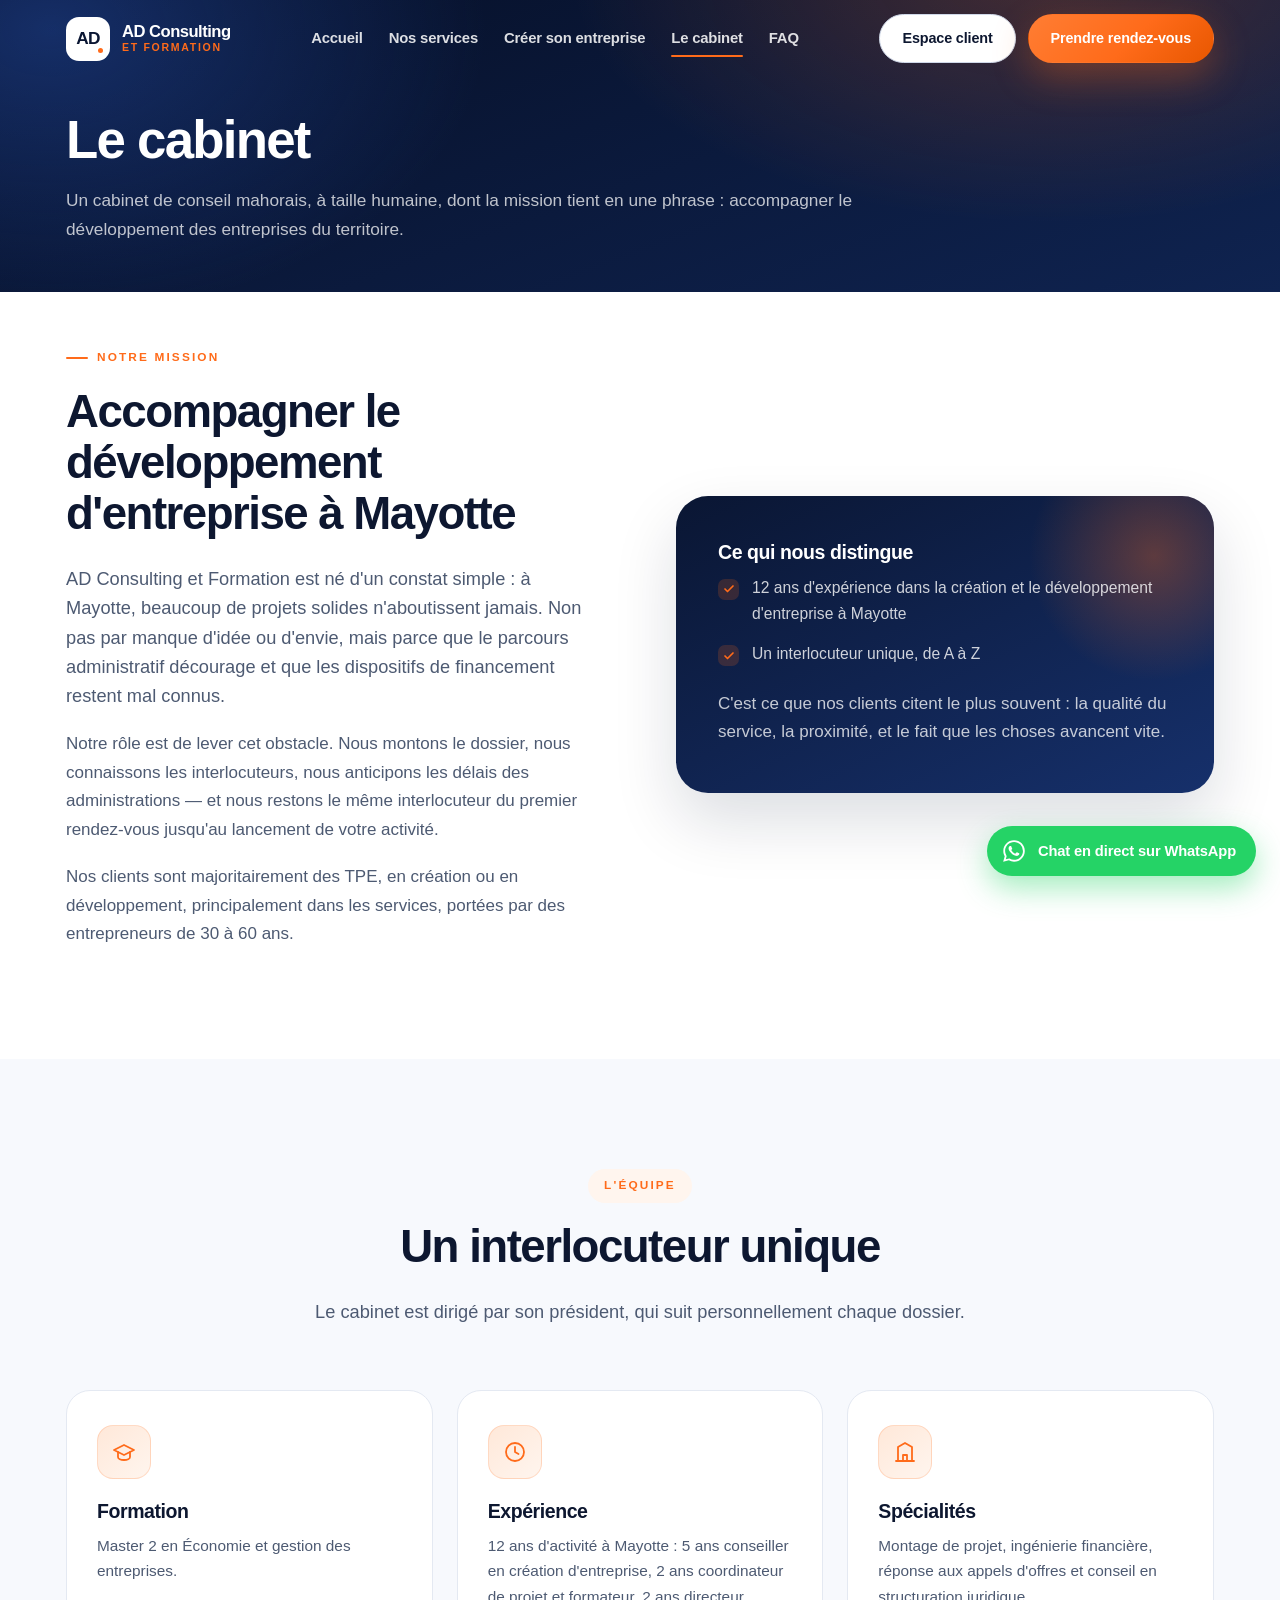
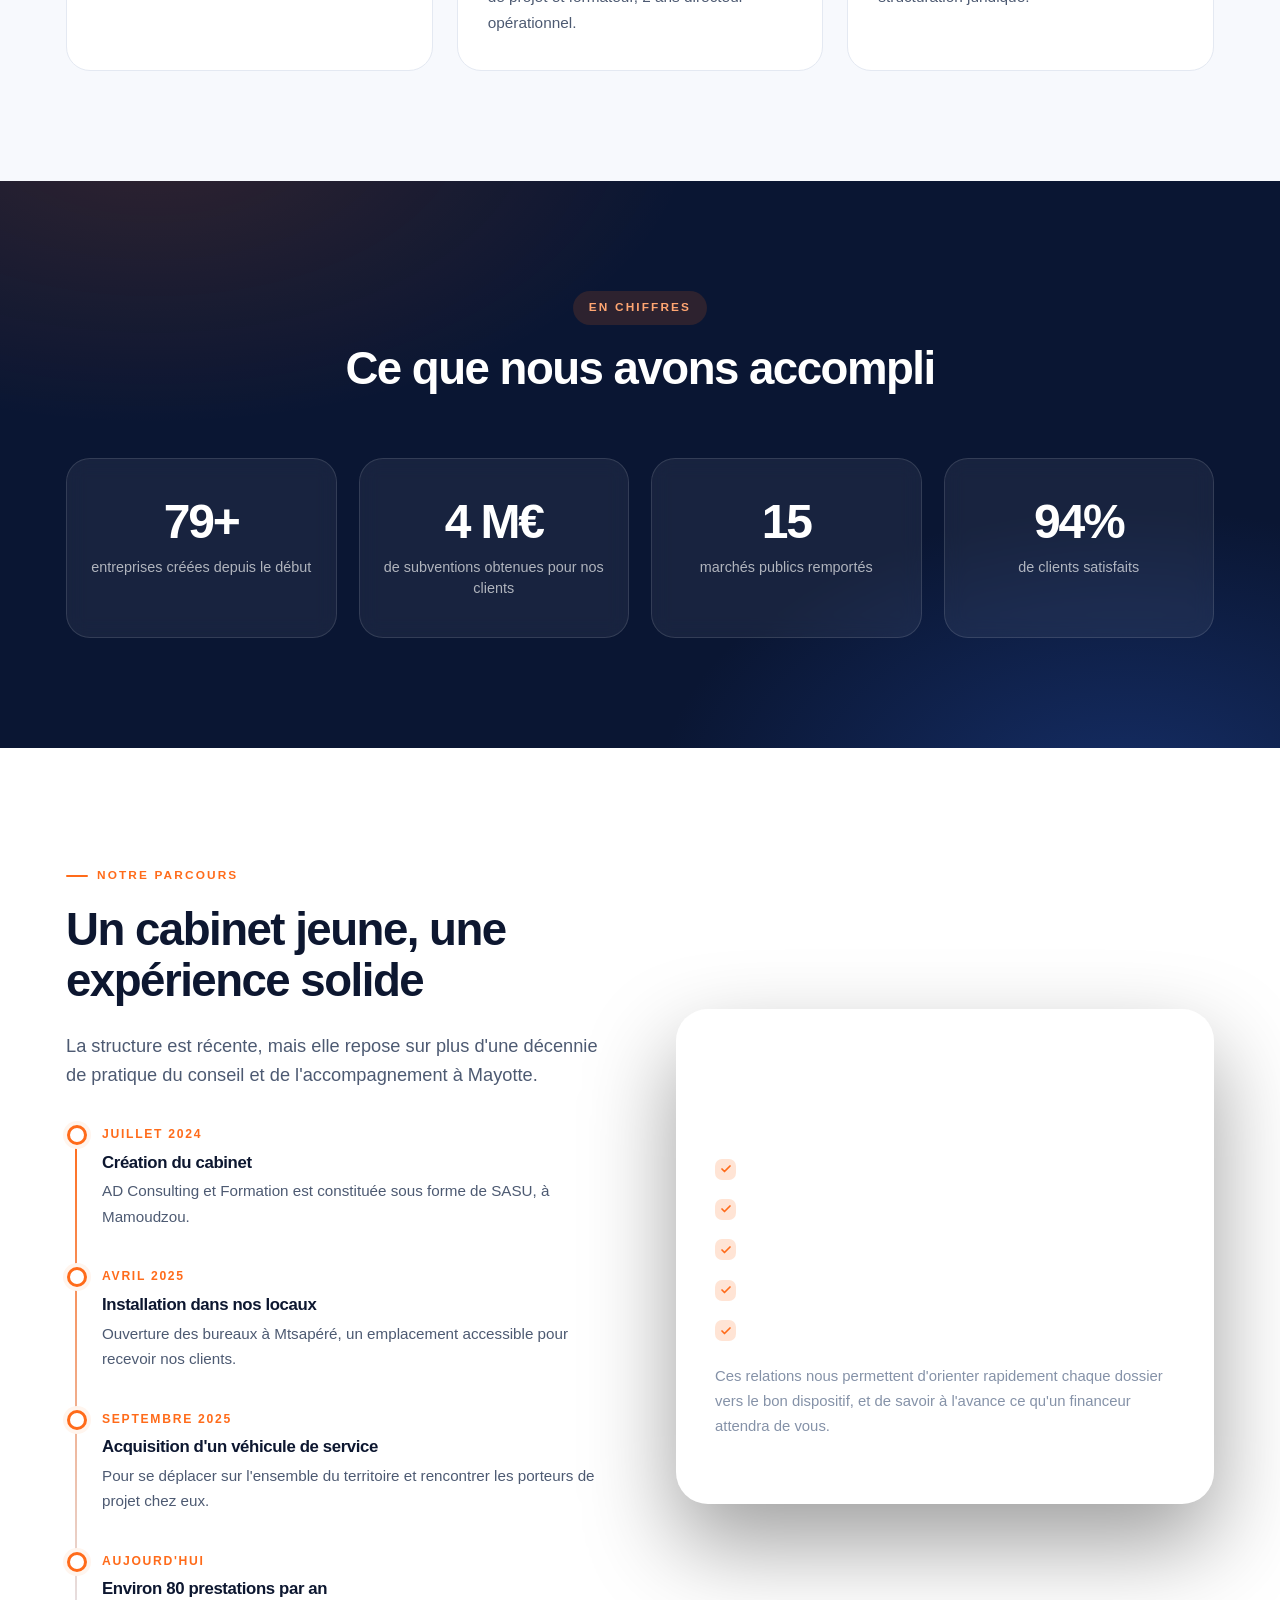
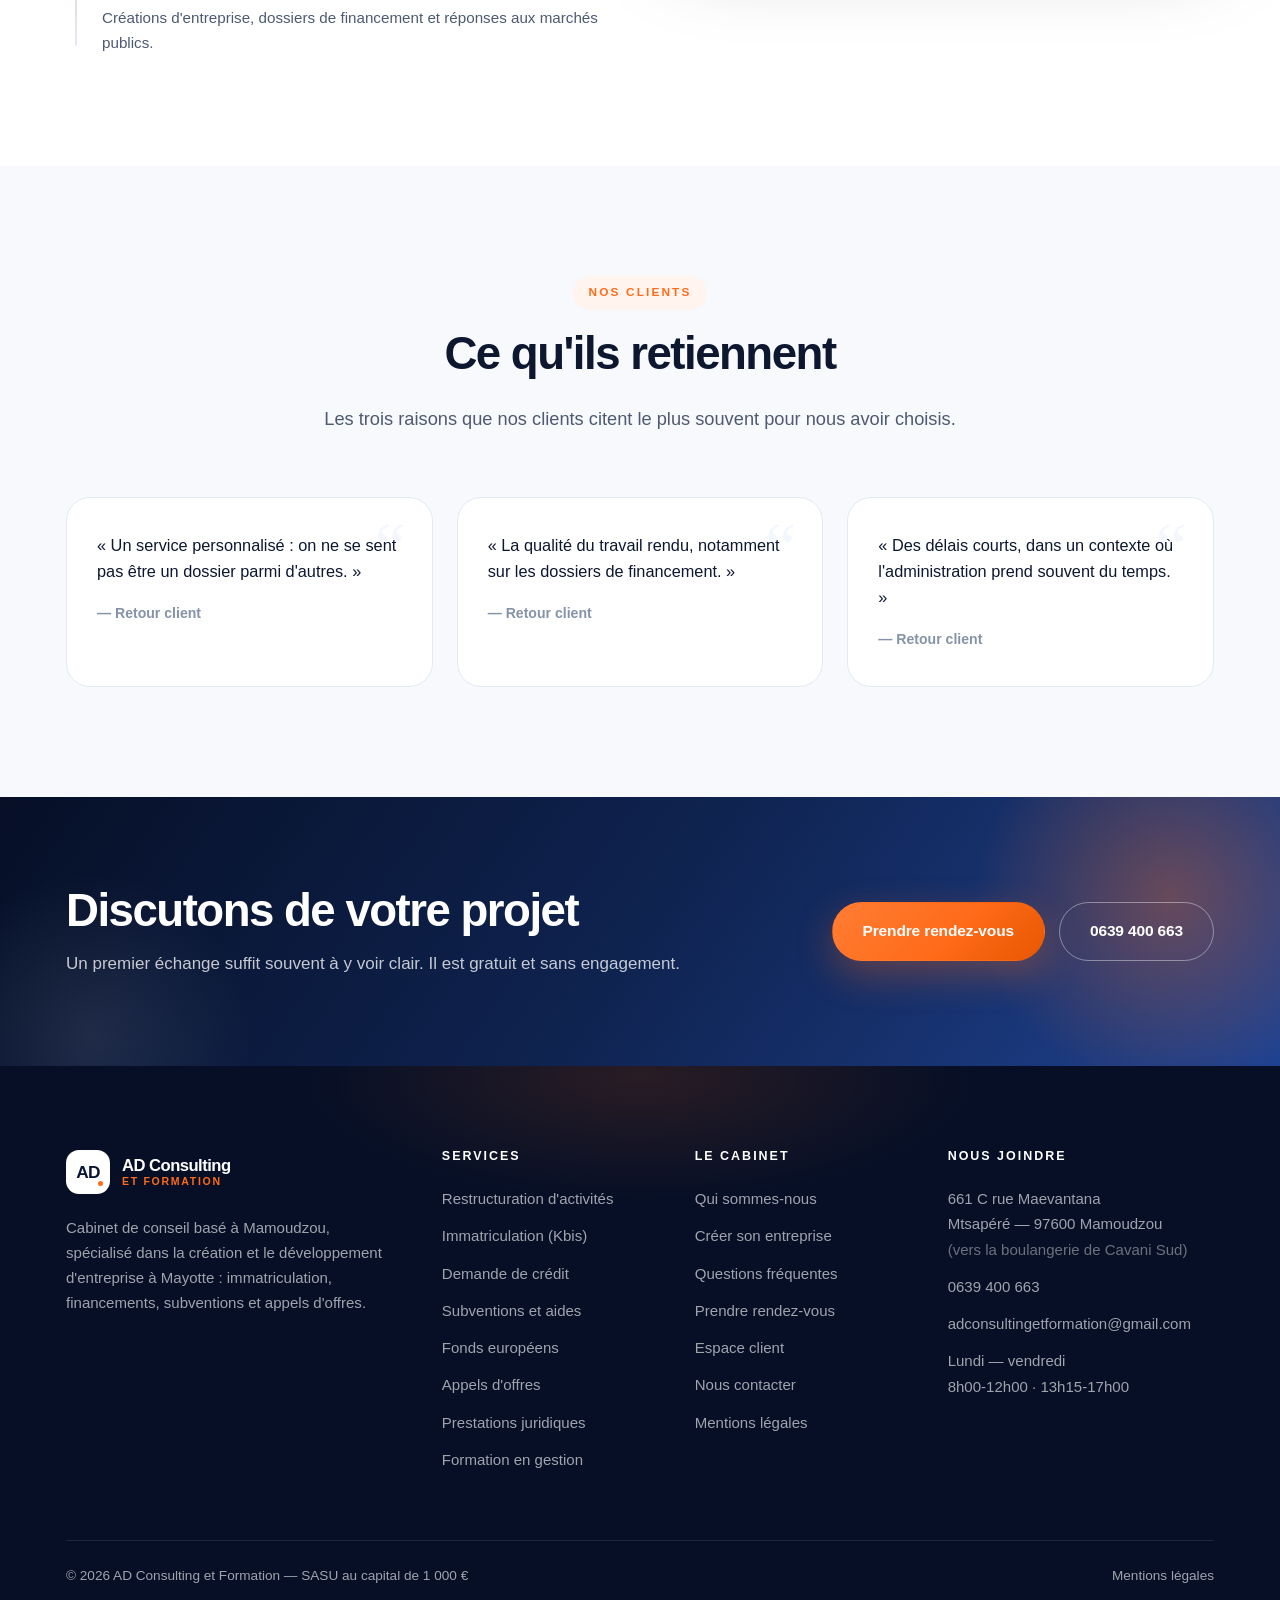
==== a-propos.html @ cc7d8a61 "Mise en ligne du site AD Consulting et Formation (preversion) Co-Authored-By: Claude Opus 4.8 <norep" ====
<!DOCTYPE html>
<html lang="fr">
<head>
<meta charset="utf-8">
<meta name="viewport" content="width=device-width, initial-scale=1">
<title>Le cabinet — AD Consulting et Formation | Mamoudzou, Mayotte</title>
<meta name="description" content="AD Consulting et Formation, cabinet de conseil à Mtsapéré, Mamoudzou. 12 ans d'expérience du tissu économique mahorais au service des TPE en création et en développement.">
<meta name="theme-color" content="#0f2350">
<link rel="stylesheet" href="assets/css/style.css">
</head>
<body>

<header class="header header--over-dark">
  <div class="container header__inner">
    <a class="logo" href="index.html" aria-label="AD Consulting et Formation — accueil">
      <span class="logo__mark" aria-hidden="true">AD</span>
      <span class="logo__text">
        <span class="logo__name">AD Consulting</span>
        <span class="logo__tag">et Formation</span>
      </span>
    </a>
    <nav class="nav" aria-label="Navigation principale">
      <a class="nav__link" href="index.html">Accueil</a>
      <a class="nav__link" href="services.html">Nos services</a>
      <a class="nav__link" href="creer-son-entreprise.html">Créer son entreprise</a>
      <a class="nav__link" href="a-propos.html">Le cabinet</a>
      <a class="nav__link" href="faq.html">FAQ</a>
      <a class="nav__link" href="espace-client.html">Espace client</a>
      <a class="btn btn--primary" href="rendez-vous.html">Prendre rendez-vous</a>
    </nav>
    <div class="header__actions">
      <a class="btn btn--ghost btn--sm" href="espace-client.html">Espace client</a>
      <a class="btn btn--primary" href="rendez-vous.html">Prendre rendez-vous</a>
    </div>
    <button class="burger" type="button" aria-label="Ouvrir le menu" aria-expanded="false">
      <span></span><span></span><span></span>
    </button>
  </div>
</header>

<main>

<section class="page-hero">
  <div class="container">
    <h1>Le cabinet</h1>
    <p>Un cabinet de conseil mahorais, à taille humaine, dont la mission tient en une phrase : accompagner le développement des entreprises du territoire.</p>
  </div>
</section>

<!-- ---------- Notre mission ---------- -->
<section class="section">
  <div class="container split">
    <div class="reveal">
      <span class="eyebrow">Notre mission</span>
      <h2>Accompagner le développement d'entreprise à Mayotte</h2>
      <p class="lead">
        AD Consulting et Formation est né d'un constat simple : à Mayotte, beaucoup de
        projets solides n'aboutissent jamais. Non pas par manque d'idée ou d'envie, mais
        parce que le parcours administratif décourage et que les dispositifs de financement
        restent mal connus.
      </p>
      <p>
        Notre rôle est de lever cet obstacle. Nous montons le dossier, nous connaissons les
        interlocuteurs, nous anticipons les délais des administrations — et nous restons le
        même interlocuteur du premier rendez-vous jusqu'au lancement de votre activité.
      </p>
      <p>
        Nos clients sont majoritairement des TPE, en création ou en développement,
        principalement dans les services, portées par des entrepreneurs de 30 à 60 ans.
      </p>
    </div>

    <div class="split__panel reveal">
      <h3>Ce qui nous distingue</h3>
      <ul class="checks">
        <li>12 ans d'expérience dans la création et le développement d'entreprise à Mayotte</li>
        <li>Un interlocuteur unique, de A à Z</li>
      </ul>
      <p style="margin-top:22px">C'est ce que nos clients citent le plus souvent : la qualité du service, la proximité, et le fait que les choses avancent vite.</p>
    </div>
  </div>
</section>

<!-- ---------- Le dirigeant ---------- -->
<section class="section section--paper">
  <div class="container">
    <div class="section-head reveal">
      <span class="eyebrow">L'équipe</span>
      <h2>Un interlocuteur unique</h2>
      <p class="lead">Le cabinet est dirigé par son président, qui suit personnellement chaque dossier.</p>
    </div>

    <div class="grid grid--3">
      <article class="card reveal">
        <div class="icon icon--orange" aria-hidden="true">
          <svg width="24" height="24" viewBox="0 0 24 24" fill="none" stroke="currentColor" stroke-width="1.8" stroke-linecap="round" stroke-linejoin="round"><path d="M22 10L12 5 2 10l10 5 10-5z"/><path d="M6 12v5c0 1.7 2.7 3 6 3s6-1.3 6-3v-5"/></svg>
        </div>
        <h3>Formation</h3>
        <p>Master 2 en Économie et gestion des entreprises.</p>
      </article>

      <article class="card reveal">
        <div class="icon icon--orange" aria-hidden="true">
          <svg width="24" height="24" viewBox="0 0 24 24" fill="none" stroke="currentColor" stroke-width="1.8" stroke-linecap="round" stroke-linejoin="round"><circle cx="12" cy="12" r="9"/><polyline points="12 7 12 12 15.5 14"/></svg>
        </div>
        <h3>Expérience</h3>
        <p>12 ans d'activité à Mayotte : 5 ans conseiller en création d'entreprise, 2 ans coordinateur de projet et formateur, 2 ans directeur opérationnel.</p>
      </article>

      <article class="card reveal">
        <div class="icon icon--orange" aria-hidden="true">
          <svg width="24" height="24" viewBox="0 0 24 24" fill="none" stroke="currentColor" stroke-width="1.8" stroke-linecap="round" stroke-linejoin="round"><path d="M3 21h18"/><path d="M5 21V7l7-4 7 4v14"/><path d="M10 21v-6h4v6"/></svg>
        </div>
        <h3>Spécialités</h3>
        <p>Montage de projet, ingénierie financière, réponse aux appels d'offres et conseil en structuration juridique.</p>
      </article>
    </div>
  </div>
</section>

<!-- ---------- Chiffres ---------- -->
<section class="section section--dark">
  <div class="container">
    <div class="section-head reveal">
      <span class="eyebrow">En chiffres</span>
      <h2>Ce que nous avons accompli</h2>
    </div>

    <div class="stats">
      <div class="stat reveal">
        <span class="stat__num"><span data-count="80">80</span>+</span>
        <span class="stat__label">entreprises créées depuis le début</span>
      </div>
      <div class="stat reveal">
        <span class="stat__num"><span data-count="4">4</span> M€</span>
        <span class="stat__label">de subventions obtenues pour nos clients</span>
      </div>
      <div class="stat reveal">
        <span class="stat__num"><span data-count="15">15</span></span>
        <span class="stat__label">marchés publics remportés</span>
      </div>
      <div class="stat reveal">
        <span class="stat__num"><span data-count="95">95</span>%</span>
        <span class="stat__label">de clients satisfaits</span>
      </div>
    </div>
  </div>
</section>

<!-- ---------- Notre histoire ---------- -->
<section class="section">
  <div class="container split">
    <div class="reveal">
      <span class="eyebrow">Notre parcours</span>
      <h2>Un cabinet jeune, une expérience solide</h2>
      <p class="lead">La structure est récente, mais elle repose sur plus d'une décennie de pratique du conseil et de l'accompagnement à Mayotte.</p>
      <div class="timeline" style="margin-top:30px">
        <div class="timeline__item">
          <span class="timeline__year">Juillet 2024</span>
          <h3>Création du cabinet</h3>
          <p>AD Consulting et Formation est constituée sous forme de SASU, à Mamoudzou.</p>
        </div>
        <div class="timeline__item">
          <span class="timeline__year">Avril 2025</span>
          <h3>Installation dans nos locaux</h3>
          <p>Ouverture des bureaux à Mtsapéré, un emplacement accessible pour recevoir nos clients.</p>
        </div>
        <div class="timeline__item">
          <span class="timeline__year">Septembre 2025</span>
          <h3>Acquisition d'un véhicule de service</h3>
          <p>Pour se déplacer sur l'ensemble du territoire et rencontrer les porteurs de projet chez eux.</p>
        </div>
        <div class="timeline__item">
          <span class="timeline__year">Aujourd'hui</span>
          <h3>Environ 80 prestations par an</h3>
          <p>Créations d'entreprise, dossiers de financement et réponses aux marchés publics.</p>
        </div>
      </div>
    </div>

    <div class="hero__card reveal">
      <h3>Nos partenaires</h3>
      <p>Nous travaillons avec les acteurs qui financent et accompagnent l'entrepreneuriat à Mayotte.</p>
      <ul class="checks" style="margin-top:20px">
        <li>Conseil Régional de Mayotte</li>
        <li>Initiative Mayotte</li>
        <li>GAL Nord</li>
        <li>Invest DOM</li>
        <li>GIP Europe</li>
      </ul>
      <p style="margin-top:22px; font-size:.93rem; color:var(--muted)">
        Ces relations nous permettent d'orienter rapidement chaque dossier vers le bon
        dispositif, et de savoir à l'avance ce qu'un financeur attendra de vous.
      </p>
    </div>
  </div>
</section>

<!-- ---------- Avis clients ---------- -->
<section class="section section--paper">
  <div class="container">
    <div class="section-head reveal">
      <span class="eyebrow">Nos clients</span>
      <h2>Ce qu'ils retiennent</h2>
      <p class="lead">Les trois raisons que nos clients citent le plus souvent pour nous avoir choisis.</p>
    </div>

    <div class="grid grid--3">
      <div class="quote reveal">
        <p>« Un service personnalisé : on ne se sent pas être un dossier parmi d'autres. »</p>
        <footer>— Retour client</footer>
      </div>
      <div class="quote reveal">
        <p>« La qualité du travail rendu, notamment sur les dossiers de financement. »</p>
        <footer>— Retour client</footer>
      </div>
      <div class="quote reveal">
        <p>« Des délais courts, dans un contexte où l'administration prend souvent du temps. »</p>
        <footer>— Retour client</footer>
      </div>
    </div>

    <!-- NOTE ÉQUIPE : remplacer ces trois encarts par de vrais témoignages nominatifs
         (prénom, entreprise créée, secteur, commune, note sur 5) dès qu'ils sont collectés. -->
  </div>
</section>

<section class="cta">
  <div class="container cta__inner">
    <div>
      <h2>Discutons de votre projet</h2>
      <p>Un premier échange suffit souvent à y voir clair. Il est gratuit et sans engagement.</p>
    </div>
    <div class="btn-row">
      <a class="btn btn--primary" href="contact.html">Prendre rendez-vous</a>
      <a class="btn btn--outline-light" href="tel:0639400663">0639 400 663</a>
    </div>
  </div>
</section>

</main>

<footer class="footer">
  <div class="container">
    <div class="footer__grid">
      <div>
        <a class="logo" href="index.html">
          <span class="logo__mark" aria-hidden="true">AD</span>
          <span class="logo__text">
            <span class="logo__name">AD Consulting</span>
            <span class="logo__tag">et Formation</span>
          </span>
        </a>
        <p class="footer__about">
          Cabinet de conseil basé à Mamoudzou, spécialisé dans la création et le
          développement d'entreprise à Mayotte : immatriculation, financements,
          subventions et appels d'offres.
        </p>
      </div>
      <div>
        <h4>Services</h4>
        <ul>
          <li><a href="services.html#restructuration">Restructuration d'activités</a></li>
          <li><a href="services.html#immatriculation">Immatriculation (Kbis)</a></li>
          <li><a href="services.html#credit">Demande de crédit</a></li>
          <li><a href="services.html#subventions">Subventions et aides</a></li>
          <li><a href="services.html#fonds-europeens">Fonds européens</a></li>
          <li><a href="services.html#appels-offres">Appels d'offres</a></li>
          <li><a href="services.html#juridique">Prestations juridiques</a></li>
          <li><a href="services.html#formation">Formation en gestion</a></li>
        </ul>
      </div>
      <div>
        <h4>Le cabinet</h4>
        <ul>
          <li><a href="a-propos.html">Qui sommes-nous</a></li>
          <li><a href="creer-son-entreprise.html">Créer son entreprise</a></li>
          <li><a href="faq.html">Questions fréquentes</a></li>
          <li><a href="rendez-vous.html">Prendre rendez-vous</a></li>
          <li><a href="espace-client.html">Espace client</a></li>
          <li><a href="contact.html">Nous contacter</a></li>
          <li><a href="mentions-legales.html">Mentions légales</a></li>
        </ul>
      </div>
      <div>
        <h4>Nous joindre</h4>
        <ul>
          <li>661 C rue Maevantana<br>Mtsapéré — 97600 Mamoudzou<br><span style="opacity:.65">(vers la boulangerie de Cavani Sud)</span></li>
          <li><a href="tel:0639400663">0639 400 663</a></li>
          <li><a href="mailto:adconsultingetformation@gmail.com">adconsultingetformation@gmail.com</a></li>
          <li>Lundi — vendredi<br>8h00-12h00 · 13h15-17h00</li>
        </ul>
      </div>
    </div>
    <div class="footer__bottom">
      <span>© <span data-year>2026</span> AD Consulting et Formation — SASU au capital de 1 000 €</span>
      <span><a href="mentions-legales.html">Mentions légales</a></span>
    </div>
  </div>
</footer>

<a class="float-wa" href="https://wa.me/262639400663" target="_blank" rel="noopener" aria-label="Chat en direct sur WhatsApp">
  <svg width="26" height="26" viewBox="0 0 24 24" fill="currentColor" aria-hidden="true"><path d="M12.04 2C6.58 2 2.13 6.45 2.13 11.91c0 1.75.46 3.45 1.32 4.95L2 22l5.25-1.38a9.9 9.9 0 0 0 4.79 1.22h.01c5.46 0 9.91-4.45 9.91-9.91 0-2.65-1.03-5.14-2.9-7.01A9.82 9.82 0 0 0 12.04 2zm0 18.15h-.01a8.2 8.2 0 0 1-4.19-1.15l-.3-.18-3.12.82.83-3.04-.2-.31a8.2 8.2 0 0 1-1.26-4.38c0-4.54 3.7-8.23 8.25-8.23 2.2 0 4.27.86 5.83 2.42a8.19 8.19 0 0 1 2.41 5.82c0 4.54-3.7 8.23-8.24 8.23zm4.52-6.16c-.25-.12-1.47-.72-1.69-.81-.23-.08-.39-.12-.56.13-.16.25-.64.8-.79.97-.14.16-.29.19-.54.06-.25-.12-1.05-.39-2-1.23-.74-.66-1.24-1.47-1.38-1.72-.15-.25-.02-.38.11-.5.11-.11.25-.29.37-.43.13-.15.17-.25.25-.41.08-.17.04-.31-.02-.43-.06-.12-.56-1.34-.76-1.84-.2-.48-.41-.42-.56-.43h-.48c-.16 0-.43.06-.65.31-.22.25-.85.83-.85 2.02s.87 2.34.99 2.51c.12.16 1.71 2.61 4.15 3.66.58.25 1.03.4 1.38.51.58.19 1.11.16 1.53.1.47-.07 1.47-.6 1.68-1.18.21-.58.21-1.07.14-1.18-.06-.11-.22-.17-.47-.29z"/></svg>
  <span class="float-wa__label">Chat en direct sur WhatsApp</span>
</a>


<script src="assets/js/main.js"></script>
</body>
</html>
---- assets/css/style.css ----
/* ==========================================================================
   AD Consulting et Formation — Système de design
   Bleu marine #0a1633 · Orange #ff6b1a
   ========================================================================== */

:root {
  /* Couleurs de marque */
  --navy-900: #060f26;
  --navy-800: #0a1633;
  --navy-700: #0f2350;
  --navy-600: #16306b;
  --navy-500: #1f4291;
  --navy-100: #e8eefb;
  --navy-50:  #f4f7fd;

  --orange:     #ff6b1a;
  --orange-600: #e85700;
  --orange-300: #ffa672;
  --orange-100: #ffe8d9;
  --orange-50:  #fff5ee;

  /* Neutres */
  --ink:   #0d1730;
  --body:  #4d5a72;
  --muted: #8592a8;
  --line:  #e4e9f2;
  --line-strong: #cfd8e8;
  --white: #ffffff;
  --paper: #f7f9fd;

  /* Sémantique */
  --ok: #12a15f;

  /* Rayons */
  --r-sm: 10px;
  --r:    16px;
  --r-lg: 24px;
  --r-xl: 32px;

  /* Ombres */
  --sh-xs: 0 1px 2px rgba(10, 22, 51, .06);
  --sh-sm: 0 2px 8px rgba(10, 22, 51, .06);
  --sh:    0 12px 32px rgba(10, 22, 51, .08);
  --sh-lg: 0 28px 64px rgba(10, 22, 51, .14);
  --sh-glow: 0 14px 38px rgba(255, 107, 26, .32);

  /* Gabarit */
  --container: 1200px;
  --header-h: 78px;

  --sans: "Segoe UI Variable Display", "Segoe UI", -apple-system, BlinkMacSystemFont,
          "Inter", Roboto, "Helvetica Neue", Arial, sans-serif;

  /* Transitions */
  --ease: cubic-bezier(.22, .61, .36, 1);
}

/* ---------- Reset ---------- */
*, *::before, *::after { box-sizing: border-box; }

html {
  scroll-behavior: smooth;
  scroll-padding-top: calc(var(--header-h) + 24px);
  -webkit-text-size-adjust: 100%;
}

body {
  margin: 0;
  font-family: var(--sans);
  font-size: 17px;
  line-height: 1.68;
  color: var(--body);
  background: var(--white);
  -webkit-font-smoothing: antialiased;
  text-rendering: optimizeLegibility;
  overflow-x: hidden;
}

img, svg { max-width: 100%; display: block; }
a { color: var(--orange); text-decoration: none; transition: color .2s var(--ease); }
a:hover { color: var(--orange-600); }
ul, ol { margin: 0; padding: 0; list-style: none; }
button { font: inherit; }

:focus-visible {
  outline: 3px solid var(--orange);
  outline-offset: 3px;
  border-radius: 6px;
}

h1, h2, h3, h4 {
  color: var(--ink);
  line-height: 1.12;
  margin: 0 0 .55em;
  font-weight: 800;
  letter-spacing: -0.033em;
  text-wrap: balance;
}
h1 { font-size: clamp(2.5rem, 5.6vw, 4.15rem); }
h2 { font-size: clamp(1.95rem, 3.7vw, 2.85rem); }
h3 { font-size: 1.22rem; letter-spacing: -.022em; }
p  { margin: 0 0 1.1em; }
p:last-child { margin-bottom: 0; }

/* ---------- Utilitaires ---------- */
.container { width: 100%; max-width: var(--container); margin: 0 auto; padding: 0 26px; }
.section { padding: 110px 0; position: relative; }
.section--tight { padding: 78px 0; }
.section--paper { background: var(--paper); }
.text-center { text-align: center; }
.orange { color: var(--orange); }
.mw-720 { max-width: 720px; }
.mx-auto { margin-left: auto; margin-right: auto; }
.mt-40 { margin-top: 40px; }

/* Section sombre */
.section--dark {
  background: var(--navy-800);
  color: rgba(255, 255, 255, .72);
  position: relative;
  overflow: hidden;
}
.section--dark::before {
  content: "";
  position: absolute; inset: 0;
  background:
    radial-gradient(900px 500px at 12% -10%, rgba(255, 107, 26, .16), transparent 60%),
    radial-gradient(760px 480px at 88% 110%, rgba(31, 66, 145, .55), transparent 62%);
  pointer-events: none;
}
.section--dark > * { position: relative; z-index: 1; }
.section--dark h2, .section--dark h3, .section--dark h4 { color: var(--white); }
.section--dark .eyebrow { color: var(--orange-300); }
.section--dark .lead { color: rgba(255, 255, 255, .74); }

.eyebrow {
  display: inline-flex;
  align-items: center;
  gap: 9px;
  font-size: .74rem;
  font-weight: 800;
  letter-spacing: .18em;
  text-transform: uppercase;
  color: var(--orange);
  margin-bottom: 18px;
}
.eyebrow::before {
  content: "";
  width: 22px; height: 2px;
  background: currentColor;
  border-radius: 2px;
}

.lead { font-size: 1.14rem; line-height: 1.6; color: var(--body); }

.section-head { max-width: 760px; margin: 0 auto 64px; text-align: center; }
.section-head .eyebrow::before { display: none; }
.section-head .eyebrow {
  background: var(--orange-50);
  padding: 7px 16px;
  border-radius: 999px;
}
.section--dark .section-head .eyebrow { background: rgba(255, 107, 26, .14); }

/* ---------- Boutons ---------- */
.btn {
  display: inline-flex;
  align-items: center;
  justify-content: center;
  gap: 10px;
  padding: 15px 30px;
  border-radius: 999px;
  font-weight: 700;
  font-size: .97rem;
  letter-spacing: -.01em;
  border: 1.5px solid transparent;
  cursor: pointer;
  white-space: nowrap;
  transition: transform .22s var(--ease), box-shadow .22s var(--ease),
              background .2s var(--ease), color .2s var(--ease), border-color .2s var(--ease);
}
.btn:hover { transform: translateY(-2px); }
.btn:active { transform: translateY(0); }

.btn--primary {
  background: linear-gradient(135deg, #ff7d33 0%, var(--orange) 55%, var(--orange-600) 100%);
  color: var(--white);
  box-shadow: var(--sh-glow);
}
.btn--primary:hover { color: var(--white); box-shadow: 0 18px 44px rgba(255, 107, 26, .42); }

.btn--navy { background: var(--navy-800); color: var(--white); box-shadow: var(--sh-sm); }
.btn--navy:hover { background: var(--navy-700); color: var(--white); box-shadow: var(--sh); }

.btn--ghost { border-color: var(--line-strong); color: var(--ink); background: var(--white); }
.btn--ghost:hover { border-color: var(--navy-800); background: var(--navy-800); color: var(--white); }

.btn--light { background: var(--white); color: var(--navy-800); }
.btn--light:hover { color: var(--navy-800); box-shadow: var(--sh); }

.btn--outline-light { border-color: rgba(255, 255, 255, .4); color: var(--white); }
.btn--outline-light:hover { background: var(--white); color: var(--navy-800); border-color: var(--white); }

.btn--sm { padding: 11px 22px; font-size: .9rem; }
.btn--block { width: 100%; }

.btn-row { display: flex; flex-wrap: wrap; gap: 14px; }
.btn-row--center { justify-content: center; }

/* ---------- En-tête ---------- */
.header {
  position: fixed;
  inset: 0 0 auto 0;
  height: var(--header-h);
  z-index: 200;
  background: rgba(255, 255, 255, .72);
  backdrop-filter: saturate(180%) blur(18px);
  -webkit-backdrop-filter: saturate(180%) blur(18px);
  border-bottom: 1px solid transparent;
  transition: background .3s var(--ease), border-color .3s var(--ease), box-shadow .3s var(--ease);
}
.header.is-scrolled {
  background: rgba(255, 255, 255, .92);
  border-bottom-color: var(--line);
  box-shadow: var(--sh-xs);
}
.header__inner { display: flex; align-items: center; justify-content: space-between; height: 100%; gap: 24px; }

/* En-tête transparent au-dessus d'un héros sombre */
.header--over-dark:not(.is-scrolled) {
  background: transparent;
  backdrop-filter: none;
  -webkit-backdrop-filter: none;
}
.header--over-dark:not(.is-scrolled) .logo__name { color: var(--white); }
.header--over-dark:not(.is-scrolled) .logo__mark { background: var(--white); color: var(--navy-800); }
.header--over-dark:not(.is-scrolled) .nav__link { color: rgba(255, 255, 255, .86); }
.header--over-dark:not(.is-scrolled) .nav__link:hover { color: var(--white); }
.header--over-dark:not(.is-scrolled) .burger { background: rgba(255,255,255,.12); border-color: rgba(255,255,255,.25); }
.header--over-dark:not(.is-scrolled) .burger span { background: var(--white); }

/* Logo */
.logo { display: flex; align-items: center; gap: 12px; flex: none; }
.logo__mark {
  width: 44px; height: 44px; flex: none;
  border-radius: 13px;
  background: var(--navy-800);
  color: var(--white);
  display: grid; place-items: center;
  font-weight: 800; font-size: 1.08rem; letter-spacing: -.04em;
  position: relative;
  transition: background .3s var(--ease), color .3s var(--ease);
}
.logo__mark::after {
  content: "";
  position: absolute; right: 7px; bottom: 8px;
  width: 5px; height: 5px; border-radius: 50%;
  background: var(--orange);
}
.logo__text { line-height: 1.12; }
.logo__name {
  display: block; font-weight: 800; color: var(--ink);
  font-size: 1.04rem; letter-spacing: -.032em;
  transition: color .3s var(--ease);
}
.logo__tag {
  display: block; font-size: .66rem; letter-spacing: .16em;
  text-transform: uppercase; color: var(--orange); font-weight: 800;
}

/* Navigation */
.nav { display: flex; align-items: center; gap: 26px; }
.nav__link {
  color: var(--ink);
  font-weight: 600;
  font-size: .93rem;
  letter-spacing: -.014em;
  position: relative;
  padding: 8px 0;
  white-space: nowrap;
  transition: color .2s var(--ease);
}

/* Sur grand écran, ces deux éléments vivent dans .header__actions :
   on les masque ici pour éviter les doublons. Ils réapparaissent dans
   le menu déroulant mobile. */
.nav > .btn,
.nav__link[href="espace-client.html"] { display: none; }
.nav__link::after {
  content: "";
  position: absolute; left: 0; bottom: 2px;
  width: 0; height: 2px;
  background: var(--orange);
  border-radius: 2px;
  transition: width .28s var(--ease);
}
.nav__link:hover::after, .nav__link.is-active::after { width: 100%; }
.nav__link.is-active { color: var(--orange); }

.header__actions { display: flex; align-items: center; gap: 12px; flex: none; }
.header__actions .btn { padding: 11px 22px; font-size: .9rem; }

.burger {
  display: none;
  width: 44px; height: 44px;
  border: 1px solid var(--line);
  border-radius: 13px;
  background: var(--white);
  cursor: pointer;
  padding: 0;
  position: relative;
  transition: background .3s var(--ease), border-color .3s var(--ease);
}
.burger span {
  position: absolute; left: 13px; right: 13px; height: 2px;
  background: var(--ink); border-radius: 2px;
  transition: .3s var(--ease);
}
.burger span:nth-child(1) { top: 16px; }
.burger span:nth-child(2) { top: 21px; }
.burger span:nth-child(3) { top: 26px; }
.burger.is-open span:nth-child(1) { top: 21px; transform: rotate(45deg); }
.burger.is-open span:nth-child(2) { opacity: 0; transform: scaleX(0); }
.burger.is-open span:nth-child(3) { top: 21px; transform: rotate(-45deg); }

/* ---------- Héros ---------- */
.hero {
  position: relative;
  padding: calc(var(--header-h) + 32px) 0 120px;
  background: var(--navy-800);
  color: rgba(255, 255, 255, .78);
  overflow: hidden;
  isolation: isolate;
}
.hero::before {
  content: "";
  position: absolute; inset: 0; z-index: -2;
  background:
    radial-gradient(1100px 620px at 78% -12%, rgba(255, 107, 26, .30), transparent 58%),
    radial-gradient(900px 620px at 6% 8%,   rgba(31, 66, 145, .70), transparent 60%),
    radial-gradient(760px 560px at 55% 118%, rgba(255, 107, 26, .12), transparent 62%),
    linear-gradient(160deg, var(--navy-900) 0%, var(--navy-800) 45%, var(--navy-700) 100%);
}
/* Trame fine */
.hero::after {
  content: "";
  position: absolute; inset: 0; z-index: -1;
  background-image:
    linear-gradient(rgba(255,255,255,.045) 1px, transparent 1px),
    linear-gradient(90deg, rgba(255,255,255,.045) 1px, transparent 1px);
  background-size: 62px 62px;
  mask-image: radial-gradient(circle at 50% 30%, #000 0%, transparent 78%);
  -webkit-mask-image: radial-gradient(circle at 50% 30%, #000 0%, transparent 78%);
  pointer-events: none;
}

.hero__grid {
  display: grid;
  grid-template-columns: 1.06fr .94fr;
  gap: 68px;
  align-items: center;
}
.hero h1 { color: var(--white); margin-bottom: .3em; }
.hero h1 .grad {
  background: linear-gradient(100deg, #ff9c5c 0%, var(--orange) 48%, #ffb98d 100%);
  -webkit-background-clip: text;
  background-clip: text;
  color: transparent;
}
.hero__sub { font-size: 1.16rem; line-height: 1.62; max-width: 34em; color: rgba(255,255,255,.76); }

.hero__badge {
  display: inline-flex; align-items: center; gap: 10px;
  padding: 8px 16px 8px 10px;
  border-radius: 999px;
  background: rgba(255, 255, 255, .08);
  border: 1px solid rgba(255, 255, 255, .16);
  font-size: .82rem; font-weight: 600;
  color: rgba(255, 255, 255, .88);
  margin-bottom: 26px;
  backdrop-filter: blur(8px);
}
.hero__badge .dot {
  width: 8px; height: 8px; border-radius: 50%;
  background: #2fd07f;
  box-shadow: 0 0 0 4px rgba(47, 208, 127, .22);
  flex: none;
  margin-left: 6px;
}

.hero__points { display: flex; flex-wrap: wrap; gap: 12px 28px; margin: 30px 0 36px; }
.hero__points li {
  display: flex; align-items: center; gap: 10px;
  font-weight: 600; font-size: .95rem;
  color: rgba(255, 255, 255, .9);
}
.hero__points svg { flex: none; color: var(--orange-300); }

/* Carte flottante du héros */
.hero__card {
  background: rgba(255, 255, 255, .07);
  border: 1px solid rgba(255, 255, 255, .14);
  border-radius: var(--r-xl);
  box-shadow: 0 40px 90px rgba(0, 0, 0, .38);
  backdrop-filter: blur(20px);
  -webkit-backdrop-filter: blur(20px);
  padding: 38px;
  color: rgba(255,255,255,.78);
}
.hero__card h3 { color: var(--white); font-size: 1.3rem; margin-bottom: 6px; }
.hero__card > p { font-size: .95rem; margin-bottom: 26px; color: rgba(255,255,255,.66); }

.steps { counter-reset: step; display: grid; }
.steps li {
  display: flex; gap: 16px; align-items: flex-start;
  padding: 16px 0;
  border-bottom: 1px solid rgba(255, 255, 255, .1);
}
.steps li:last-child { border-bottom: 0; padding-bottom: 0; }
.steps li::before {
  counter-increment: step;
  content: counter(step, decimal-leading-zero);
  flex: none;
  width: 34px; height: 34px;
  border-radius: 11px;
  background: rgba(255, 107, 26, .18);
  border: 1px solid rgba(255, 107, 26, .32);
  color: var(--orange-300);
  font-weight: 800; font-size: .82rem;
  display: grid; place-items: center;
}
.steps strong { display: block; color: var(--white); font-size: .98rem; letter-spacing: -.015em; }
.steps span { font-size: .88rem; color: rgba(255,255,255,.6); line-height: 1.52; }

/* ---------- Bandeau de confiance ---------- */
.trust { background: var(--white); border-bottom: 1px solid var(--line); }
.trust__grid {
  display: grid; grid-template-columns: repeat(4, 1fr);
  padding: 52px 0;
}
.trust__item { text-align: center; padding: 0 18px; position: relative; }
.trust__item + .trust__item::before {
  content: ""; position: absolute; left: 0; top: 8px; bottom: 8px;
  width: 1px; background: var(--line);
}
.trust__item strong {
  display: block; font-size: clamp(1.9rem, 3.2vw, 2.5rem);
  color: var(--navy-800); font-weight: 800; letter-spacing: -.04em; line-height: 1.1;
}
.trust__item > span { display: block; font-size: .87rem; color: var(--muted); margin-top: 6px; }

/* ---------- Cartes ---------- */
.grid { display: grid; gap: 24px; }
.grid--2 { grid-template-columns: repeat(2, 1fr); }
.grid--3 { grid-template-columns: repeat(3, 1fr); }
.grid--4 { grid-template-columns: repeat(4, 1fr); }

.card {
  position: relative;
  background: var(--white);
  border: 1px solid var(--line);
  border-radius: var(--r-lg);
  padding: 34px 30px;
  overflow: hidden;
  transition: transform .3s var(--ease), box-shadow .3s var(--ease), border-color .3s var(--ease);
}
.card::before {
  content: "";
  position: absolute; inset: 0 0 auto 0; height: 3px;
  background: linear-gradient(90deg, var(--orange), var(--orange-300));
  transform: scaleX(0); transform-origin: left;
  transition: transform .35s var(--ease);
}
.card:hover { transform: translateY(-6px); box-shadow: var(--sh); border-color: transparent; }
.card:hover::before { transform: scaleX(1); }
.card h3 { margin-bottom: .5em; }
.card p { font-size: .96rem; }

.card__num {
  position: absolute; top: 22px; right: 26px;
  font-size: 3.1rem; font-weight: 800; letter-spacing: -.05em;
  color: var(--navy-50); line-height: 1;
  pointer-events: none;
}

/* Icônes */
.icon {
  width: 54px; height: 54px;
  border-radius: 16px;
  background: var(--navy-800);
  color: var(--white);
  display: grid; place-items: center;
  margin-bottom: 22px;
  transition: transform .3s var(--ease);
}
.card:hover .icon { transform: scale(1.06) rotate(-3deg); }
.icon--orange {
  background: linear-gradient(140deg, var(--orange-100), var(--orange-50));
  color: var(--orange);
  border: 1px solid rgba(255, 107, 26, .18);
}
.icon--glass {
  background: rgba(255, 255, 255, .1);
  border: 1px solid rgba(255, 255, 255, .18);
  color: var(--orange-300);
}

/* ---------- Cartes statut juridique ---------- */
.status-card {
  background: var(--white);
  border: 1px solid var(--line);
  border-radius: var(--r-lg);
  padding: 30px 24px;
  text-align: center;
  transition: transform .3s var(--ease), box-shadow .3s var(--ease), border-color .3s var(--ease);
}
.status-card:hover { transform: translateY(-6px); box-shadow: var(--sh); border-color: rgba(255,107,26,.4); }
.status-card .icon { margin: 0 auto 20px; }
.status-card h3 { font-size: 1rem; letter-spacing: .04em; text-transform: uppercase; margin-bottom: .5em; }
.status-card p { font-size: .93rem; }

/* ---------- Listes cochées ---------- */
.checks li {
  position: relative;
  padding-left: 34px;
  margin-bottom: 14px;
  font-size: .98rem;
}
.checks li:last-child { margin-bottom: 0; }
.checks li::before {
  content: "";
  position: absolute; left: 0; top: 4px;
  width: 21px; height: 21px;
  border-radius: 7px;
  background: var(--orange-50) url("data:image/svg+xml,%3Csvg xmlns='http://www.w3.org/2000/svg' viewBox='0 0 24 24' fill='none' stroke='%23ff6b1a' stroke-width='3.4' stroke-linecap='round' stroke-linejoin='round'%3E%3Cpolyline points='20 6 9 17 4 12'/%3E%3C/svg%3E") center / 12px no-repeat;
}
.section--dark .checks li, .hero__card .checks li,
.panel .checks li, .split__panel .checks li { color: rgba(255,255,255,.8); }
.section--dark .checks li::before, .hero__card .checks li::before,
.panel .checks li::before, .split__panel .checks li::before {
  background-color: rgba(255, 107, 26, .18);
}

/* ---------- Split ---------- */
.split { display: grid; grid-template-columns: 1fr 1fr; gap: 72px; align-items: center; }

.panel, .split__panel {
  position: relative;
  background: linear-gradient(155deg, var(--navy-800) 0%, var(--navy-600) 100%);
  border-radius: var(--r-xl);
  padding: 46px 42px;
  color: rgba(255, 255, 255, .76);
  box-shadow: var(--sh-lg);
  overflow: hidden;
}
.panel::before, .split__panel::before {
  content: "";
  position: absolute; right: -70px; top: -70px;
  width: 260px; height: 260px; border-radius: 50%;
  background: radial-gradient(circle, rgba(255,107,26,.32), transparent 68%);
}
.panel > *, .split__panel > * { position: relative; }
.panel h3, .split__panel h3 { color: var(--white); }
.panel p, .split__panel p { color: rgba(255, 255, 255, .76); }

/* ---------- Processus ---------- */
.process { display: grid; grid-template-columns: repeat(4, 1fr); gap: 30px; position: relative; }
.process__step { position: relative; }
.process__num {
  width: 56px; height: 56px; border-radius: 18px;
  background: var(--white);
  border: 1.5px solid var(--line);
  color: var(--orange);
  display: grid; place-items: center;
  font-weight: 800; font-size: 1.12rem;
  margin-bottom: 22px;
  box-shadow: var(--sh-sm);
  position: relative; z-index: 1;
}
.process__step h3 { font-size: 1.08rem; }
.process__step p { font-size: .94rem; }
.section--dark .process__num {
  background: rgba(255,255,255,.08);
  border-color: rgba(255,255,255,.18);
  color: var(--orange-300);
  box-shadow: none;
}
/* Ligne de liaison */
.process--linked .process__step::after {
  content: "";
  position: absolute; top: 28px; left: 68px; right: -30px;
  height: 1.5px;
  background: repeating-linear-gradient(90deg, var(--line-strong) 0 6px, transparent 6px 12px);
}
.process--linked .process__step:last-child::after { display: none; }
.section--dark .process--linked .process__step::after {
  background: repeating-linear-gradient(90deg, rgba(255,255,255,.22) 0 6px, transparent 6px 12px);
}

/* ---------- Chiffres clés ---------- */
.stats { display: grid; grid-template-columns: repeat(4, 1fr); gap: 22px; }
.stat {
  text-align: center;
  padding: 38px 22px;
  border-radius: var(--r-lg);
  background: rgba(255, 255, 255, .06);
  border: 1px solid rgba(255, 255, 255, .12);
  backdrop-filter: blur(10px);
  transition: transform .3s var(--ease), background .3s var(--ease);
}
.stat:hover { transform: translateY(-5px); background: rgba(255,255,255,.1); }
.stat__num {
  display: block;
  font-size: clamp(2.2rem, 4.4vw, 3rem);
  font-weight: 800;
  color: var(--white);
  letter-spacing: -.045em;
  line-height: 1.05;
}
.stat__label { display: block; margin-top: 10px; font-size: .9rem; color: rgba(255,255,255,.66); line-height: 1.45; }

/* ---------- Tarifs ---------- */
.pricing { display: grid; grid-template-columns: repeat(3, 1fr); gap: 26px; align-items: stretch; }
.price-card {
  position: relative;
  display: flex; flex-direction: column;
  background: var(--white);
  border: 1px solid var(--line);
  border-radius: var(--r-xl);
  padding: 38px 32px;
  transition: transform .3s var(--ease), box-shadow .3s var(--ease);
}
.price-card:hover { transform: translateY(-6px); box-shadow: var(--sh); }
.price-card--featured {
  border: 0;
  background: linear-gradient(160deg, var(--navy-800), var(--navy-600));
  color: rgba(255,255,255,.76);
  box-shadow: var(--sh-lg);
}
.price-card--featured h3, .price-card--featured .price-card__price { color: var(--white); }
.price-card--featured .price-card__price small { color: rgba(255,255,255,.6); }
.price-card--featured .checks li { color: rgba(255,255,255,.8); }
.price-card--featured .checks li::before { background-color: rgba(255,107,26,.22); }

.price-card__badge {
  position: absolute; top: -13px; left: 50%; transform: translateX(-50%);
  background: linear-gradient(135deg, #ff7d33, var(--orange-600));
  color: var(--white);
  font-size: .7rem; font-weight: 800; letter-spacing: .12em; text-transform: uppercase;
  padding: 7px 18px; border-radius: 999px; white-space: nowrap;
  box-shadow: var(--sh-glow);
}
.price-card h3 { font-size: 1.05rem; text-transform: uppercase; letter-spacing: .06em; }
.price-card__price {
  font-size: 2.3rem; font-weight: 800; color: var(--ink);
  letter-spacing: -.045em; line-height: 1.15; margin-bottom: 0;
}
.price-card__price small {
  display: block; font-size: .82rem; font-weight: 600;
  color: var(--muted); letter-spacing: 0; margin-top: 6px;
}
.price-card .checks { margin: 26px 0 30px; }
.price-card .btn { margin-top: auto; }

/* ---------- FAQ ---------- */
.faq { max-width: 860px; margin: 0 auto; }
.faq__item {
  border: 1px solid var(--line);
  border-radius: var(--r);
  margin-bottom: 12px;
  background: var(--white);
  overflow: hidden;
  transition: border-color .25s var(--ease), box-shadow .25s var(--ease);
}
.faq__item:hover { border-color: var(--line-strong); }
.faq__item.is-open { border-color: rgba(255,107,26,.4); box-shadow: var(--sh-sm); }
.faq__q {
  width: 100%;
  display: flex; align-items: center; justify-content: space-between; gap: 22px;
  padding: 22px 26px;
  background: none; border: 0; cursor: pointer;
  font-size: 1.02rem; font-weight: 700; color: var(--ink);
  letter-spacing: -.018em;
  text-align: left;
}
.faq__q::after {
  content: "";
  flex: none;
  width: 26px; height: 26px;
  border-radius: 50%;
  background: var(--orange-50) url("data:image/svg+xml,%3Csvg xmlns='http://www.w3.org/2000/svg' viewBox='0 0 24 24' fill='none' stroke='%23ff6b1a' stroke-width='3' stroke-linecap='round'%3E%3Cpath d='M12 5v14M5 12h14'/%3E%3C/svg%3E") center / 13px no-repeat;
  transition: transform .3s var(--ease);
}
.faq__item.is-open .faq__q::after { transform: rotate(135deg); }
.faq__a { max-height: 0; overflow: hidden; transition: max-height .34s var(--ease); }
.faq__a p { padding: 0 26px 24px; margin: 0; font-size: .97rem; }

/* ---------- Appel à l'action ---------- */
.cta {
  position: relative;
  background: linear-gradient(125deg, var(--navy-900) 0%, var(--navy-700) 50%, var(--navy-500) 100%);
  color: rgba(255, 255, 255, .78);
  padding: 88px 0;
  overflow: hidden;
}
.cta::before {
  content: ""; position: absolute; right: -100px; top: -110px;
  width: 420px; height: 420px; border-radius: 50%;
  background: radial-gradient(circle, rgba(255,107,26,.34), transparent 66%);
}
.cta::after {
  content: ""; position: absolute; left: -80px; bottom: -140px;
  width: 340px; height: 340px; border-radius: 50%;
  background: radial-gradient(circle, rgba(255,255,255,.09), transparent 68%);
}
.cta__inner {
  position: relative; z-index: 1;
  display: flex; align-items: center; justify-content: space-between;
  gap: 44px; flex-wrap: wrap;
}
.cta h2 { color: var(--white); margin-bottom: .3em; }
.cta p { color: rgba(255, 255, 255, .76); max-width: 46em; }

/* ---------- Formulaires ---------- */
.form-card {
  background: var(--white);
  border: 1px solid var(--line);
  border-radius: var(--r-xl);
  padding: 42px;
  box-shadow: var(--sh);
}
.field { margin-bottom: 20px; }
.field label { display: block; font-weight: 700; color: var(--ink); font-size: .88rem; margin-bottom: 8px; letter-spacing: -.01em; }
.field input, .field select, .field textarea {
  width: 100%;
  padding: 14px 16px;
  border: 1.5px solid var(--line);
  border-radius: var(--r-sm);
  font-family: inherit; font-size: .97rem; color: var(--ink);
  background: var(--white);
  transition: border-color .2s var(--ease), box-shadow .2s var(--ease);
}
.field input::placeholder, .field textarea::placeholder { color: var(--muted); }
.field input:focus, .field select:focus, .field textarea:focus {
  outline: none;
  border-color: var(--orange);
  box-shadow: 0 0 0 4px rgba(255, 107, 26, .13);
}
.field textarea { min-height: 136px; resize: vertical; }
.field--row { display: grid; grid-template-columns: 1fr 1fr; gap: 20px; }
.form-note { font-size: .81rem; color: var(--muted); margin: 16px 0 0; line-height: 1.5; }
.form-msg {
  display: none;
  margin-top: 20px; padding: 16px 20px;
  border-radius: var(--r-sm);
  background: var(--orange-50);
  border: 1px solid rgba(255,107,26,.22);
  color: var(--orange-600);
  font-size: .93rem; font-weight: 600;
}
.form-msg.is-visible { display: block; }

/* ---------- Coordonnées ---------- */
.contact-item { display: flex; gap: 18px; margin-bottom: 28px; align-items: flex-start; }
.contact-item .icon { width: 48px; height: 48px; margin-bottom: 0; flex: none; border-radius: 14px; }
.contact-item h3 { font-size: 1rem; margin-bottom: .22em; }
.contact-item p { font-size: .96rem; }
.contact-item a { font-weight: 600; }

/* ---------- Bannière de page ---------- */
.page-hero {
  position: relative;
  padding: calc(var(--header-h) + 32px) 0 48px;
  background: var(--navy-800);
  color: rgba(255,255,255,.74);
  overflow: hidden;
}
.page-hero::before {
  content: ""; position: absolute; inset: 0;
  background:
    radial-gradient(800px 420px at 82% -10%, rgba(255,107,26,.24), transparent 60%),
    radial-gradient(700px 460px at 4% 10%, rgba(31,66,145,.6), transparent 62%),
    linear-gradient(160deg, var(--navy-900), var(--navy-700));
}
.page-hero > * { position: relative; z-index: 1; }
.page-hero h1 { font-size: clamp(2.2rem, 4.6vw, 3.3rem); color: var(--white); margin-bottom: .32em; }
.page-hero p { max-width: 48em; font-size: 1.08rem; color: rgba(255,255,255,.74); }
.page-hero + .section { padding-top: 48px; }

/* ---------- Repères chronologiques ---------- */
.timeline { position: relative; padding-left: 36px; }
.timeline::before {
  content: ""; position: absolute; left: 9px; top: 10px; bottom: 10px;
  width: 2px;
  background: linear-gradient(var(--orange), var(--line));
  border-radius: 2px;
}
.timeline__item { position: relative; padding-bottom: 32px; }
.timeline__item:last-child { padding-bottom: 0; }
.timeline__item::before {
  content: ""; position: absolute; left: -35px; top: 6px;
  width: 20px; height: 20px; border-radius: 50%;
  background: var(--white); border: 3px solid var(--orange);
  box-shadow: 0 0 0 4px var(--orange-50);
}
.timeline__year { font-size: .76rem; font-weight: 800; letter-spacing: .14em; text-transform: uppercase; color: var(--orange); }
.timeline__item h3 { font-size: 1.05rem; margin: 6px 0 .34em; }
.timeline__item p { font-size: .95rem; }

/* ---------- Partenaires ---------- */
.partners { display: flex; flex-wrap: wrap; gap: 14px; justify-content: center; }
.partner {
  padding: 14px 26px;
  border: 1px solid var(--line);
  border-radius: 999px;
  background: var(--white);
  font-weight: 700; font-size: .93rem; color: var(--navy-800);
  transition: transform .25s var(--ease), border-color .25s var(--ease);
}
.partner:hover { transform: translateY(-3px); border-color: var(--orange); }

/* ---------- Témoignages ---------- */
.quote {
  position: relative;
  background: var(--white);
  border: 1px solid var(--line);
  border-radius: var(--r-lg);
  padding: 34px 30px;
}
.quote::before {
  content: "\201C";
  position: absolute; top: 14px; right: 26px;
  font-size: 4.4rem; line-height: 1; color: var(--navy-50);
  font-family: Georgia, serif;
}
.quote p { font-size: 1.02rem; color: var(--ink); line-height: 1.6; position: relative; }
.quote footer { margin-top: 16px; font-size: .88rem; color: var(--muted); font-weight: 600; }
.stars { color: var(--orange); letter-spacing: 2px; font-size: .95rem; margin-bottom: 14px; }

/* ---------- Encadré ---------- */
.note {
  background: var(--orange-50);
  border: 1px solid rgba(255, 107, 26, .16);
  border-radius: var(--r);
  padding: 26px 28px;
  font-size: .95rem;
}
.note strong { color: var(--ink); }

/* ---------- Contenu légal ---------- */
.legal { max-width: 840px; }
.legal h2 { font-size: 1.42rem; margin-top: 2.3em; }
.legal h2:first-of-type { margin-top: 0; }
.legal dl { margin: 0 0 1.5em; }
.legal dt { font-weight: 700; color: var(--ink); margin-top: 14px; font-size: .92rem; }
.legal dd { margin: 3px 0 0; }

/* ==========================================================================
   FONCTIONNALITÉS AVANCÉES
   ========================================================================== */

/* ---------- Prise de rendez-vous ---------- */
.booking {
  background: var(--white);
  border: 1px solid var(--line);
  border-radius: var(--r-xl);
  box-shadow: var(--sh);
  overflow: hidden;
}
.booking__steps {
  display: flex;
  border-bottom: 1px solid var(--line);
  background: var(--paper);
}
.booking__step {
  flex: 1;
  padding: 20px 16px;
  text-align: center;
  font-size: .86rem; font-weight: 700;
  color: var(--muted);
  position: relative;
  transition: color .25s var(--ease);
}
.booking__step.is-active { color: var(--orange); }
.booking__step.is-done { color: var(--ok); }
.booking__step::after {
  content: ""; position: absolute; left: 0; right: 0; bottom: -1px; height: 2px;
  background: var(--orange); transform: scaleX(0); transition: transform .3s var(--ease);
}
.booking__step.is-active::after { transform: scaleX(1); }
.booking__step span {
  display: inline-grid; place-items: center;
  width: 24px; height: 24px; border-radius: 50%;
  background: var(--line); color: var(--white);
  font-size: .76rem; margin-right: 8px;
  vertical-align: middle;
  transition: background .25s var(--ease);
}
.booking__step.is-active span { background: var(--orange); }
.booking__step.is-done span { background: var(--ok); }

.booking__body { padding: 38px; }
.booking__pane { display: none; }
.booking__pane.is-active { display: block; animation: fadeUp .35s var(--ease); }
.booking__foot {
  display: flex; justify-content: space-between; gap: 14px;
  padding: 24px 38px;
  border-top: 1px solid var(--line);
  background: var(--paper);
}

@keyframes fadeUp {
  from { opacity: 0; transform: translateY(10px); }
  to   { opacity: 1; transform: none; }
}

/* Choix de prestation */
.choice-grid { display: grid; grid-template-columns: repeat(2, 1fr); gap: 14px; }
.choice {
  display: flex; gap: 14px; align-items: flex-start;
  padding: 18px 20px;
  border: 1.5px solid var(--line);
  border-radius: var(--r);
  cursor: pointer;
  transition: border-color .22s var(--ease), background .22s var(--ease), transform .22s var(--ease);
}
.choice:hover { border-color: var(--line-strong); transform: translateY(-2px); }
.choice input { position: absolute; opacity: 0; pointer-events: none; }
.choice__box {
  flex: none; width: 20px; height: 20px; margin-top: 3px;
  border: 2px solid var(--line-strong); border-radius: 50%;
  position: relative; transition: border-color .2s var(--ease);
}
.choice__box::after {
  content: ""; position: absolute; inset: 3px;
  border-radius: 50%; background: var(--orange);
  transform: scale(0); transition: transform .2s var(--ease);
}
.choice input:checked ~ .choice__box { border-color: var(--orange); }
.choice input:checked ~ .choice__box::after { transform: scale(1); }
.choice:has(input:checked) { border-color: var(--orange); background: var(--orange-50); }
.choice strong { display: block; color: var(--ink); font-size: .96rem; }
.choice small { color: var(--muted); font-size: .85rem; }

/* Calendrier */
.calendar { border: 1px solid var(--line); border-radius: var(--r); overflow: hidden; }
.calendar__head {
  display: flex; align-items: center; justify-content: space-between;
  padding: 16px 20px; background: var(--paper); border-bottom: 1px solid var(--line);
}
.calendar__title { font-weight: 800; color: var(--ink); font-size: 1rem; text-transform: capitalize; }
.calendar__nav {
  width: 34px; height: 34px; border-radius: 10px;
  border: 1px solid var(--line); background: var(--white);
  cursor: pointer; display: grid; place-items: center; color: var(--ink);
  transition: background .2s var(--ease), border-color .2s var(--ease);
}
.calendar__nav:hover:not(:disabled) { background: var(--navy-800); color: var(--white); border-color: var(--navy-800); }
.calendar__nav:disabled { opacity: .35; cursor: not-allowed; }
.calendar__grid { display: grid; grid-template-columns: repeat(7, 1fr); gap: 4px; padding: 16px; }
.calendar__dow {
  text-align: center; font-size: .72rem; font-weight: 800;
  color: var(--muted); text-transform: uppercase; letter-spacing: .06em;
  padding-bottom: 8px;
}
.calendar__day {
  aspect-ratio: 1;
  border: 0; background: none; border-radius: 10px;
  font-size: .92rem; font-weight: 600; color: var(--ink);
  cursor: pointer;
  transition: background .18s var(--ease), color .18s var(--ease);
}
.calendar__day:hover:not(:disabled) { background: var(--orange-50); color: var(--orange-600); }
.calendar__day:disabled { color: var(--line-strong); cursor: not-allowed; }
.calendar__day.is-selected { background: var(--orange); color: var(--white); }
.calendar__day.is-today { box-shadow: inset 0 0 0 1.5px var(--line-strong); }

/* Créneaux */
.slots { display: grid; grid-template-columns: repeat(auto-fill, minmax(96px, 1fr)); gap: 10px; }
.slot {
  padding: 12px 8px;
  border: 1.5px solid var(--line);
  border-radius: var(--r-sm);
  background: var(--white);
  font-size: .92rem; font-weight: 700; color: var(--ink);
  cursor: pointer;
  transition: border-color .2s var(--ease), background .2s var(--ease), color .2s var(--ease);
}
.slot:hover:not(:disabled) { border-color: var(--orange); color: var(--orange-600); }
.slot.is-selected { background: var(--orange); border-color: var(--orange); color: var(--white); }
.slot:disabled { opacity: .4; cursor: not-allowed; text-decoration: line-through; }

/* Récapitulatif */
.recap { background: var(--paper); border-radius: var(--r); padding: 24px 26px; }
.recap__row { display: flex; justify-content: space-between; gap: 20px; padding: 11px 0; border-bottom: 1px dashed var(--line-strong); font-size: .95rem; }
.recap__row:last-child { border-bottom: 0; }
.recap__row dt { color: var(--muted); }
.recap__row dd { margin: 0; font-weight: 700; color: var(--ink); text-align: right; }

/* ---------- Espace client ---------- */
.dash { display: grid; grid-template-columns: 264px 1fr; gap: 30px; align-items: start; }
.dash__side {
  background: var(--white);
  border: 1px solid var(--line);
  border-radius: var(--r-lg);
  padding: 22px;
  position: sticky; top: calc(var(--header-h) + 24px);
}
.dash__user { display: flex; gap: 13px; align-items: center; padding-bottom: 20px; border-bottom: 1px solid var(--line); margin-bottom: 16px; }
.dash__avatar {
  width: 46px; height: 46px; border-radius: 14px; flex: none;
  background: linear-gradient(140deg, var(--navy-700), var(--navy-500));
  color: var(--white); display: grid; place-items: center;
  font-weight: 800; font-size: .95rem;
}
.dash__user strong { display: block; color: var(--ink); font-size: .95rem; line-height: 1.3; }
.dash__user small { color: var(--muted); font-size: .82rem; }
.dash__nav li { margin-bottom: 3px; }
.dash__nav button {
  width: 100%;
  display: flex; align-items: center; gap: 12px;
  padding: 12px 14px;
  border: 0; background: none; border-radius: var(--r-sm);
  font-size: .93rem; font-weight: 600; color: var(--body);
  cursor: pointer; text-align: left;
  transition: background .2s var(--ease), color .2s var(--ease);
}
.dash__nav button:hover { background: var(--paper); color: var(--ink); }
.dash__nav button.is-active { background: var(--navy-800); color: var(--white); }
.dash__nav svg { flex: none; }

.dash__main { display: grid; gap: 22px; }
.dash__pane { display: none; }
.dash__pane.is-active { display: grid; gap: 22px; animation: fadeUp .3s var(--ease); }

.tile {
  background: var(--white);
  border: 1px solid var(--line);
  border-radius: var(--r-lg);
  padding: 26px 28px;
}
.tile__head { display: flex; align-items: center; justify-content: space-between; gap: 16px; margin-bottom: 20px; }
.tile__head h3 { margin: 0; font-size: 1.08rem; }

.badge {
  display: inline-flex; align-items: center; gap: 7px;
  padding: 5px 13px; border-radius: 999px;
  font-size: .78rem; font-weight: 800; letter-spacing: .02em;
}
.badge::before { content: ""; width: 6px; height: 6px; border-radius: 50%; background: currentColor; }
.badge--ok      { background: rgba(18, 161, 95, .1);  color: var(--ok); }
.badge--pending { background: var(--orange-50);        color: var(--orange-600); }
.badge--wait    { background: var(--navy-50);          color: var(--navy-600); }

/* Suivi de dossier */
.tracker { display: grid; gap: 0; }
.tracker__step { display: flex; gap: 18px; position: relative; padding-bottom: 26px; }
.tracker__step:last-child { padding-bottom: 0; }
.tracker__step::before {
  content: ""; position: absolute; left: 15px; top: 34px; bottom: 0; width: 2px;
  background: var(--line);
}
.tracker__step:last-child::before { display: none; }
.tracker__step.is-done::before { background: var(--ok); }
.tracker__dot {
  flex: none; width: 32px; height: 32px; border-radius: 50%;
  display: grid; place-items: center;
  background: var(--white); border: 2px solid var(--line);
  color: var(--muted); font-size: .78rem; font-weight: 800;
  position: relative; z-index: 1;
}
.tracker__step.is-done .tracker__dot { background: var(--ok); border-color: var(--ok); color: var(--white); }
.tracker__step.is-current .tracker__dot { border-color: var(--orange); color: var(--orange); box-shadow: 0 0 0 4px var(--orange-50); }
.tracker__step h4 { margin: 4px 0 .25em; font-size: .99rem; color: var(--ink); }
.tracker__step p { font-size: .9rem; margin: 0; color: var(--muted); }

/* Documents */
.doc-list li {
  display: flex; align-items: center; gap: 15px;
  padding: 15px 0; border-bottom: 1px solid var(--line);
}
.doc-list li:last-child { border-bottom: 0; }
.doc-list .icon { width: 40px; height: 40px; border-radius: 11px; margin: 0; }
.doc-list strong { display: block; font-size: .94rem; color: var(--ink); }
.doc-list small { color: var(--muted); font-size: .83rem; }
.doc-list .btn { margin-left: auto; }

/* Facture / paiement */
.invoice-row {
  display: grid; grid-template-columns: 1.4fr 1fr 1fr auto;
  gap: 16px; align-items: center;
  padding: 16px 0; border-bottom: 1px solid var(--line);
  font-size: .93rem;
}
.invoice-row:last-child { border-bottom: 0; }
.invoice-row strong { color: var(--ink); }

.pay-summary {
  background: linear-gradient(155deg, var(--navy-800), var(--navy-600));
  border-radius: var(--r-lg);
  padding: 30px;
  color: rgba(255,255,255,.76);
}
.pay-summary h3 { color: var(--white); }
.pay-summary__total {
  display: flex; justify-content: space-between; align-items: baseline;
  padding-top: 18px; margin-top: 18px;
  border-top: 1px solid rgba(255,255,255,.16);
}
.pay-summary__total strong { color: var(--white); font-size: 1.9rem; font-weight: 800; letter-spacing: -.04em; }

.pay-methods { display: flex; gap: 10px; flex-wrap: wrap; margin-top: 18px; }
.pay-method {
  padding: 9px 16px; border-radius: var(--r-sm);
  background: rgba(255,255,255,.1);
  border: 1px solid rgba(255,255,255,.16);
  font-size: .82rem; font-weight: 700; color: rgba(255,255,255,.88);
}

/* ---------- Chat en direct ---------- */
.chat-launcher {
  position: fixed; right: 24px; bottom: 24px; z-index: 300;
  width: 60px; height: 60px; border-radius: 50%;
  border: 0; cursor: pointer;
  background: linear-gradient(140deg, #ff7d33, var(--orange-600));
  color: var(--white);
  display: grid; place-items: center;
  box-shadow: var(--sh-glow);
  transition: transform .25s var(--ease), box-shadow .25s var(--ease);
}
.chat-launcher:hover { transform: scale(1.07); }
.chat-launcher__badge {
  position: absolute; top: -2px; right: -2px;
  width: 20px; height: 20px; border-radius: 50%;
  background: #ff3b30; color: #fff;
  font-size: .7rem; font-weight: 800;
  display: grid; place-items: center;
  border: 2px solid var(--white);
}
.chat-launcher .ico-close { display: none; }
.chat-launcher.is-open .ico-chat { display: none; }
.chat-launcher.is-open .ico-close { display: block; }
.chat-launcher.is-open .chat-launcher__badge { display: none; }

.chat-panel {
  position: fixed; right: 24px; bottom: 96px; z-index: 300;
  width: min(372px, calc(100vw - 40px));
  background: var(--white);
  border: 1px solid var(--line);
  border-radius: var(--r-lg);
  box-shadow: var(--sh-lg);
  overflow: hidden;
  display: flex; flex-direction: column;
  max-height: min(560px, calc(100vh - 140px));
  opacity: 0; transform: translateY(16px) scale(.97);
  pointer-events: none;
  transition: opacity .26s var(--ease), transform .26s var(--ease);
}
.chat-panel.is-open { opacity: 1; transform: none; pointer-events: auto; }

.chat-panel__head {
  padding: 20px 22px;
  background: linear-gradient(140deg, var(--navy-800), var(--navy-600));
  color: var(--white);
}
.chat-panel__head strong { display: block; font-size: 1rem; letter-spacing: -.02em; }
.chat-panel__status { font-size: .82rem; color: rgba(255,255,255,.7); display: flex; align-items: center; gap: 7px; margin-top: 3px; }
.chat-panel__status::before {
  content: ""; width: 7px; height: 7px; border-radius: 50%;
  background: #2fd07f; box-shadow: 0 0 0 3px rgba(47,208,127,.25);
}

.chat-log { flex: 1; overflow-y: auto; padding: 20px; display: flex; flex-direction: column; gap: 12px; background: var(--paper); }
.chat-msg { max-width: 82%; padding: 12px 16px; border-radius: 16px; font-size: .92rem; line-height: 1.5; }
.chat-msg--bot { background: var(--white); border: 1px solid var(--line); border-bottom-left-radius: 5px; align-self: flex-start; color: var(--ink); }
.chat-msg--me  { background: var(--navy-800); color: var(--white); border-bottom-right-radius: 5px; align-self: flex-end; }

.chat-quick { display: flex; flex-wrap: wrap; gap: 8px; padding: 0 20px 16px; background: var(--paper); }
.chat-quick button {
  padding: 8px 14px; border-radius: 999px;
  border: 1px solid var(--line-strong); background: var(--white);
  font-size: .82rem; font-weight: 600; color: var(--ink); cursor: pointer;
  transition: border-color .2s var(--ease), color .2s var(--ease);
}
.chat-quick button:hover { border-color: var(--orange); color: var(--orange-600); }

.chat-form { display: flex; gap: 10px; padding: 14px 16px; border-top: 1px solid var(--line); background: var(--white); }
.chat-form input {
  flex: 1; border: 1.5px solid var(--line); border-radius: 999px;
  padding: 11px 18px; font-family: inherit; font-size: .92rem; color: var(--ink);
}
.chat-form input:focus { outline: none; border-color: var(--orange); }
.chat-form button {
  width: 42px; height: 42px; flex: none; border-radius: 50%;
  border: 0; cursor: pointer;
  background: var(--orange); color: var(--white);
  display: grid; place-items: center;
}

/* ---------- Bouton flottant « Chat en direct sur WhatsApp » ---------- */
.float-wa {
  position: fixed; right: 24px; bottom: 24px; z-index: 290;
  display: inline-flex; align-items: center; gap: 11px;
  padding: 12px 20px 12px 14px;
  border-radius: 999px;
  background: #25d366; color: #fff;
  font-weight: 700; font-size: .92rem; letter-spacing: -.01em;
  box-shadow: 0 12px 30px rgba(37, 211, 102, .42);
  transition: transform .22s var(--ease), box-shadow .22s var(--ease);
}
.float-wa svg { flex: none; }
.float-wa:hover { transform: translateY(-2px); color: #fff; box-shadow: 0 16px 38px rgba(37, 211, 102, .52); }
.float-wa__label { white-space: nowrap; }

@media (max-width: 720px) {
  .float-wa {
    padding: 0; width: 56px; height: 56px;
    justify-content: center; border-radius: 50%;
  }
  .float-wa__label { display: none; }
}

/* ---------- Pied de page ---------- */
.footer {
  background: var(--navy-900);
  color: rgba(255, 255, 255, .62);
  padding: 84px 0 0;
  font-size: .94rem;
  position: relative;
  overflow: hidden;
}
.footer::before {
  content: ""; position: absolute; left: 50%; top: -120px;
  width: 700px; height: 260px; transform: translateX(-50%);
  background: radial-gradient(ellipse, rgba(255,107,26,.14), transparent 68%);
}
.footer > * { position: relative; }
.footer a { color: rgba(255, 255, 255, .62); }
.footer a:hover { color: var(--orange-300); }
.footer__grid { display: grid; grid-template-columns: 1.6fr 1fr 1fr 1.3fr; gap: 48px; padding-bottom: 56px; }
.footer h4 {
  color: var(--white); font-size: .78rem; letter-spacing: .16em;
  text-transform: uppercase; margin-bottom: 22px;
}
.footer li { margin-bottom: 12px; }
.footer .logo__name { color: var(--white); }
.footer .logo__mark { background: var(--white); color: var(--navy-800); }
.footer__about { margin-top: 22px; max-width: 30em; line-height: 1.65; }
.footer__bottom {
  border-top: 1px solid rgba(255, 255, 255, .1);
  padding: 24px 0;
  display: flex; justify-content: space-between; gap: 16px; flex-wrap: wrap;
  font-size: .85rem;
}

/* ---------- Animation d'apparition ---------- */
.reveal { opacity: 0; transform: translateY(26px); transition: opacity .7s var(--ease), transform .7s var(--ease); }
.reveal.is-visible { opacity: 1; transform: none; }
.reveal[data-delay="1"] { transition-delay: .08s; }
.reveal[data-delay="2"] { transition-delay: .16s; }
.reveal[data-delay="3"] { transition-delay: .24s; }

@media (prefers-reduced-motion: reduce) {
  html { scroll-behavior: auto; }
  *, *::before, *::after { animation-duration: .01ms !important; transition-duration: .01ms !important; }
  .reveal { opacity: 1; transform: none; }
}

/* ==========================================================================
   Adaptatif
   ========================================================================== */

@media (max-width: 1080px) {
  .hero__grid, .split { grid-template-columns: 1fr; gap: 52px; }
  .grid--4, .process, .stats { grid-template-columns: repeat(2, 1fr); }
  .process--linked .process__step::after { display: none; }
  .footer__grid { grid-template-columns: 1fr 1fr; gap: 40px; }
  .dash { grid-template-columns: 1fr; }
  .dash__side { position: static; }
}

/* Bascule vers le menu déroulant : la barre complète ne tient plus en ligne
   en dessous de ~1160 px (logo + 5 liens + 2 boutons). */
@media (max-width: 1160px) {
  .nav {
    position: fixed;
    top: var(--header-h); left: 0; right: 0;
    flex-direction: column;
    align-items: stretch;
    gap: 0;
    background: var(--white);
    border-bottom: 1px solid var(--line);
    box-shadow: var(--sh);
    padding: 10px 26px 28px;
    transform: translateY(-140%);
    transition: transform .34s var(--ease);
    max-height: calc(100vh - var(--header-h));
    overflow-y: auto;
  }
  .nav.is-open { transform: translateY(0); }
  .nav__link {
    padding: 16px 0;
    border-bottom: 1px solid var(--line);
    color: var(--ink) !important;
    white-space: normal;
  }
  .nav__link::after { display: none; }
  /* Dans le menu déroulant, on réaffiche les éléments masqués sur grand écran */
  .nav > .btn,
  .nav__link[href="espace-client.html"] { display: flex; }
  .nav__link[href="espace-client.html"] { display: block; }
  .nav > .btn { margin-top: 20px; }
  .burger { display: block; }
  .header__actions { display: none; }
}

@media (max-width: 900px) {
  .grid--3 { grid-template-columns: repeat(2, 1fr); }
  .pricing { grid-template-columns: 1fr; max-width: 480px; margin: 0 auto; }
}

@media (max-width: 720px) {
  body { font-size: 16px; }
  .section { padding: 72px 0; }
  .section--tight { padding: 56px 0; }
  .grid--2, .grid--3, .grid--4, .process, .stats, .field--row, .choice-grid { grid-template-columns: 1fr; }
  .trust__grid { grid-template-columns: repeat(2, 1fr); gap: 30px 0; padding: 38px 0; }
  .trust__item:nth-child(odd)::before { display: none; }
  .hero { padding: calc(var(--header-h) + 24px) 0 76px; }
  .hero__card, .form-card, .panel, .booking__body { padding: 28px 24px; }
  .booking__foot { padding: 20px 24px; }
  .booking__step { font-size: 0; padding: 16px 8px; }
  .booking__step span { font-size: .78rem; margin: 0; }
  .footer__grid { grid-template-columns: 1fr; }
  .btn { width: 100%; }
  .btn-row { flex-direction: column; }
  .cta__inner { flex-direction: column; align-items: flex-start; }
  .invoice-row { grid-template-columns: 1fr 1fr; }
  .chat-panel { right: 12px; left: 12px; width: auto; bottom: 88px; }
}
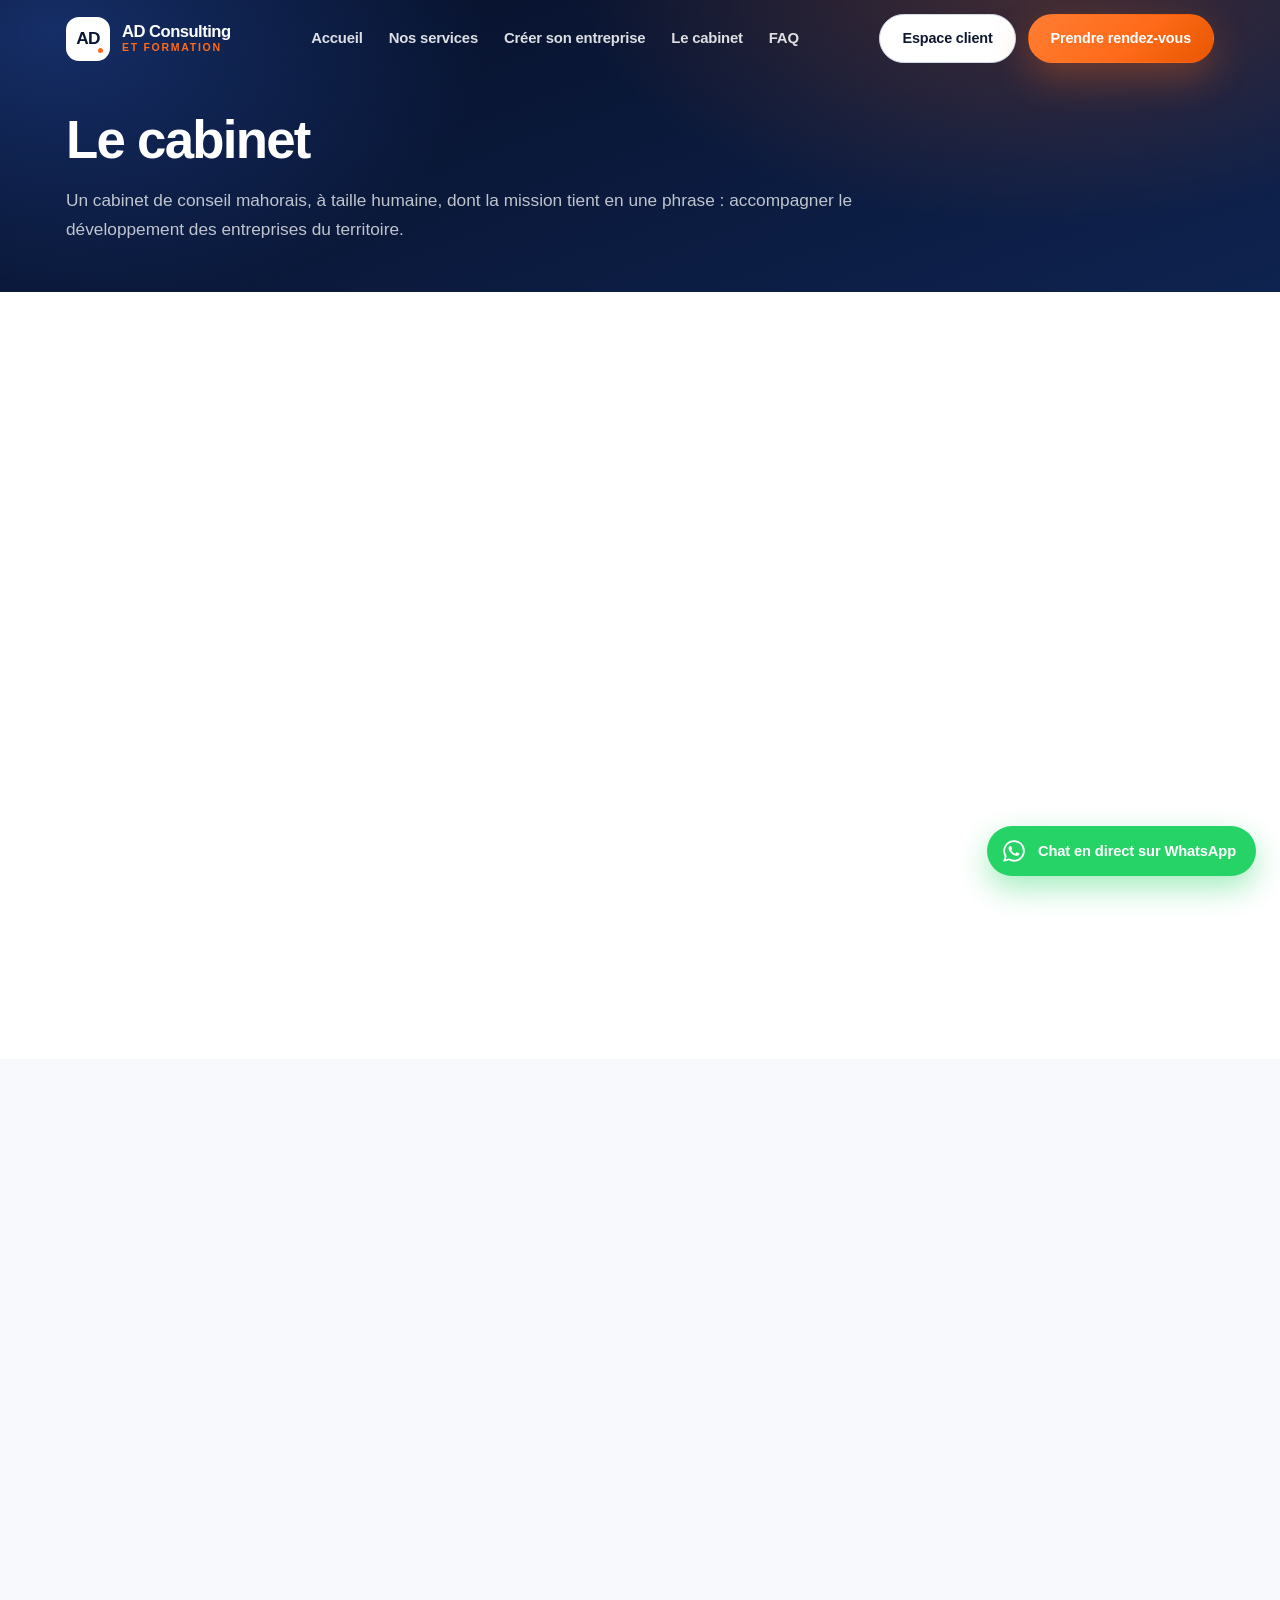
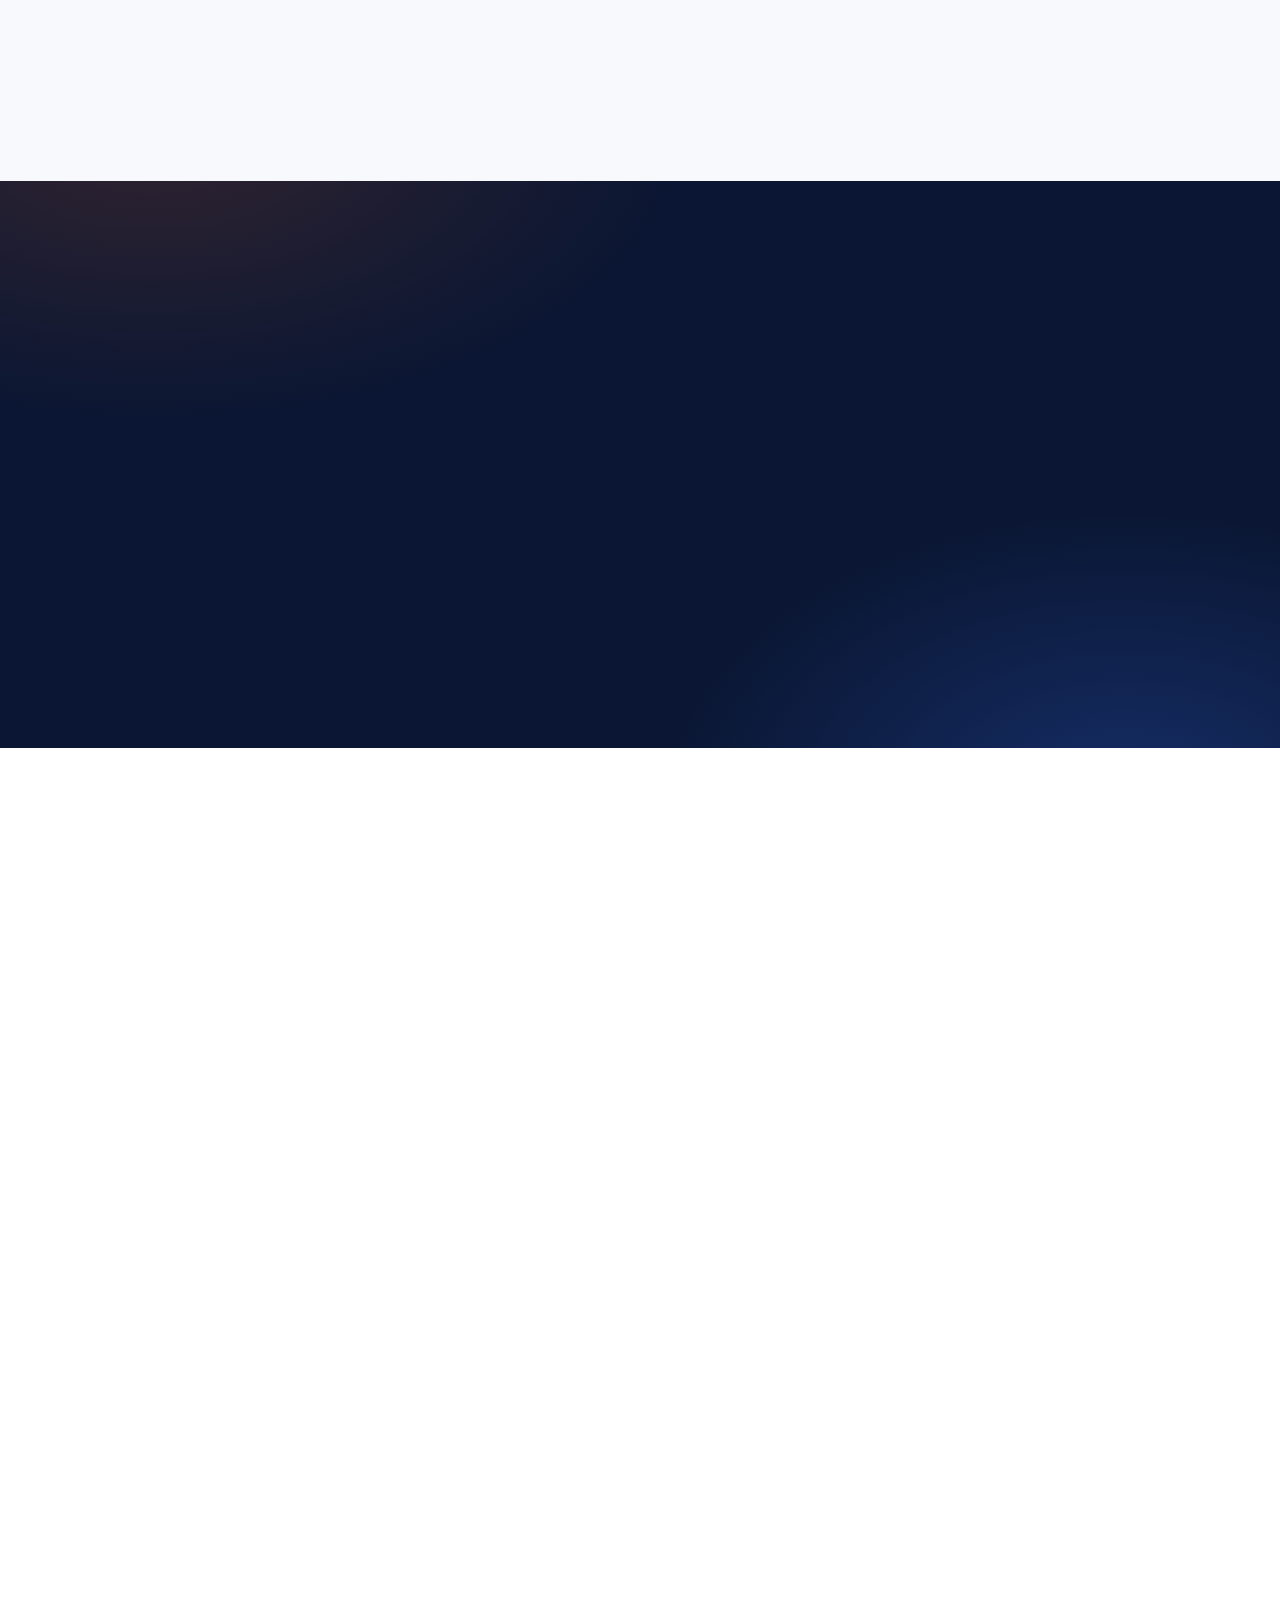
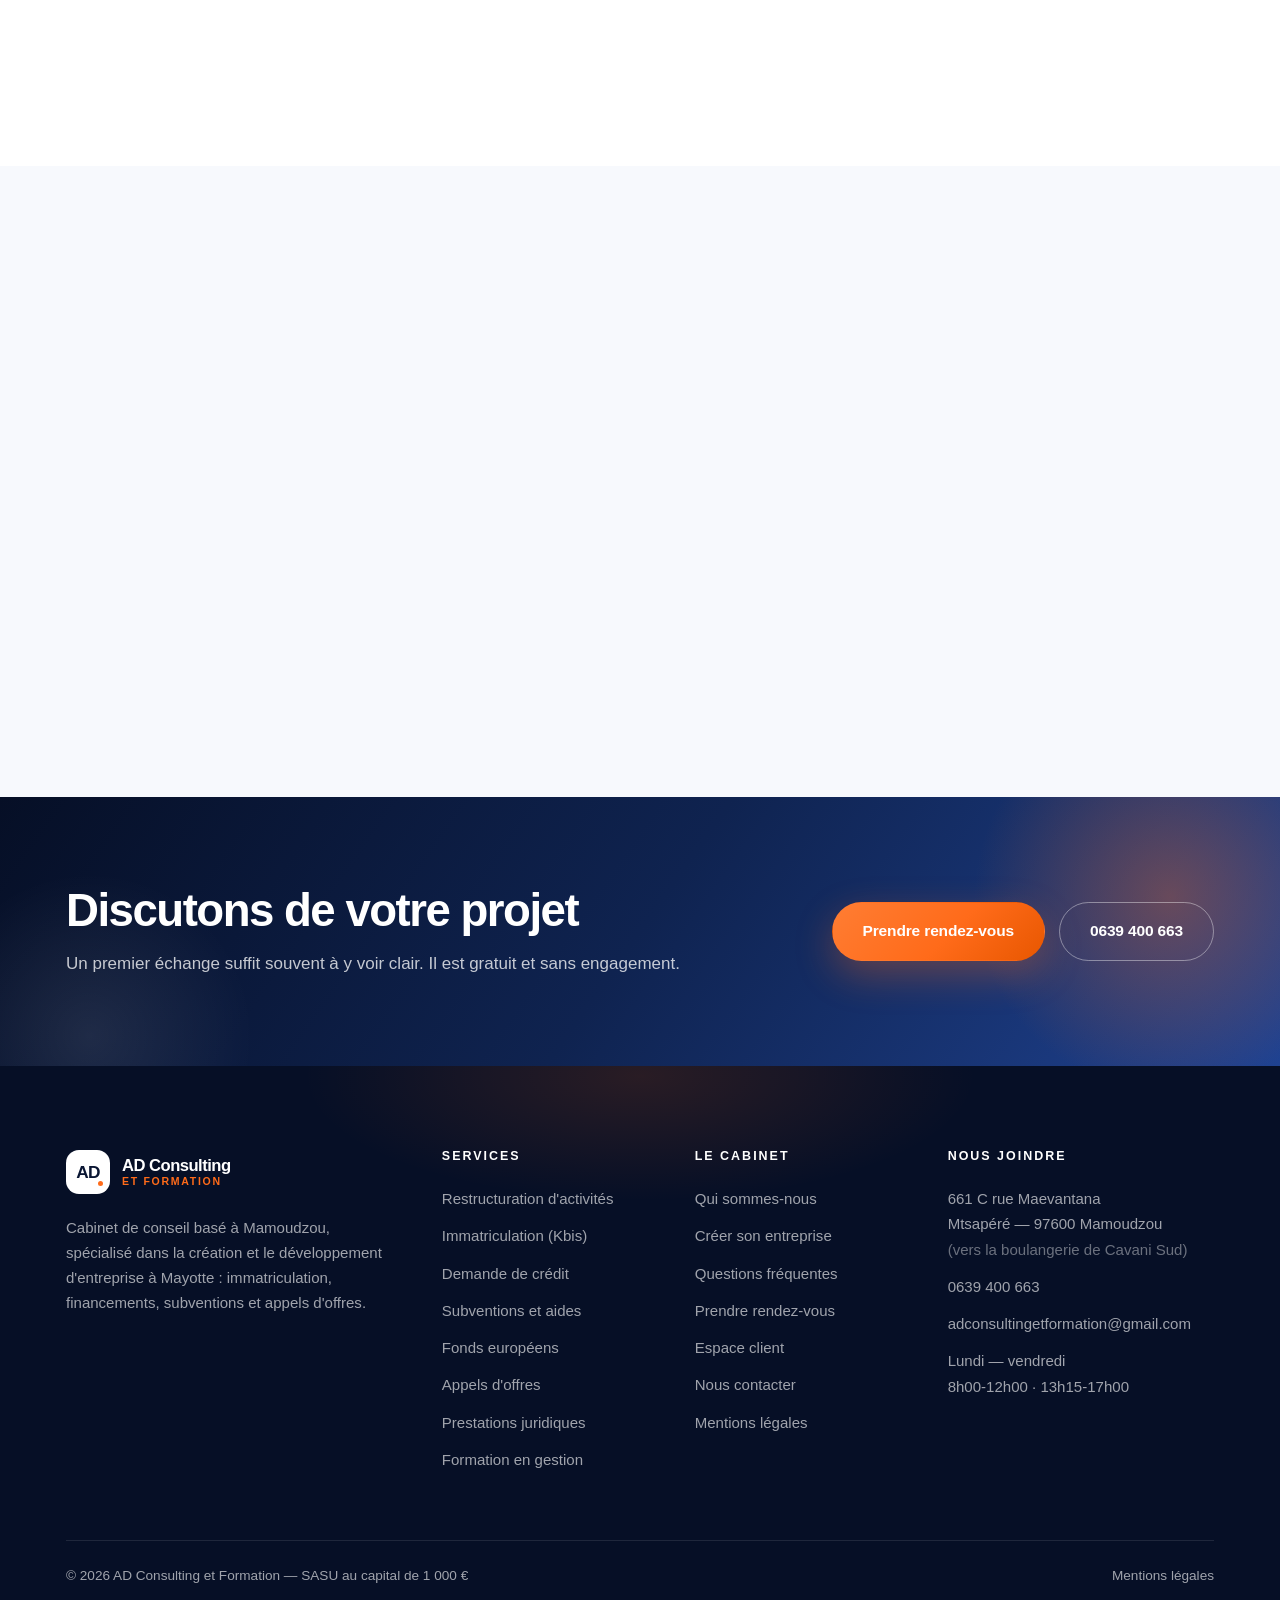
==== commit 6f7ecc41: "Modifications réunion 2 : 8 domaines détaillés, 4 étapes, stats financement, QR code, WhatsApp Co-Au" ====
--- a/a-propos.html
+++ b/a-propos.html
@@ -4,7 +4,7 @@
 <meta charset="utf-8">
 <meta name="viewport" content="width=device-width, initial-scale=1">
 <title>Le cabinet — AD Consulting et Formation | Mamoudzou, Mayotte</title>
-<meta name="description" content="AD Consulting et Formation, cabinet de conseil à Mtsapéré, Mamoudzou. 12 ans d'expérience du tissu économique mahorais au service des TPE en création et en développement.">
+<meta name="description" content="AD Consulting et Formation, cabinet de conseil à Mtsapéré, Mamoudzou. 12 ans d'expérience du tissu économique mahorais au service des TPE, spécialisé dans l'accompagnement d'entreprise.">
 <meta name="theme-color" content="#0f2350">
 <link rel="stylesheet" href="assets/css/style.css">
 </head>
@@ -73,7 +73,7 @@
     <div class="split__panel reveal">
       <h3>Ce qui nous distingue</h3>
       <ul class="checks">
-        <li>12 ans d'expérience dans la création et le développement d'entreprise à Mayotte</li>
+        <li>12 ans d'expérience dans l'accompagnement d'entreprise à Mayotte</li>
         <li>Un interlocuteur unique, de A à Z</li>
       </ul>
       <p style="margin-top:22px">C'est ce que nos clients citent le plus souvent : la qualité du service, la proximité, et le fait que les choses avancent vite.</p>
@@ -136,8 +136,8 @@
         <span class="stat__label">de subventions obtenues pour nos clients</span>
       </div>
       <div class="stat reveal">
-        <span class="stat__num"><span data-count="15">15</span></span>
-        <span class="stat__label">marchés publics remportés</span>
+        <span class="stat__num"><span data-count="98">98</span>%</span>
+        <span class="stat__label">de demandes de financement acceptées</span>
       </div>
       <div class="stat reveal">
         <span class="stat__num"><span data-count="95">95</span>%</span>
@@ -173,14 +173,14 @@
         <div class="timeline__item">
           <span class="timeline__year">Aujourd'hui</span>
           <h3>Environ 80 prestations par an</h3>
-          <p>Créations d'entreprise, dossiers de financement et réponses aux marchés publics.</p>
+          <p>Créations d'entreprise, dossiers de financement et réponses aux appels d'offres.</p>
         </div>
       </div>
     </div>
 
     <div class="hero__card reveal">
-      <h3>Nos partenaires</h3>
-      <p>Nous travaillons avec les acteurs qui financent et accompagnent l'entrepreneuriat à Mayotte.</p>
+      <h3>Ils nous ont fait confiance</h3>
+      <p>Nos partenaires institutionnels — les acteurs qui financent et accompagnent l'entrepreneuriat à Mayotte.</p>
       <ul class="checks" style="margin-top:20px">
         <li>Conseil Régional de Mayotte</li>
         <li>Initiative Mayotte</li>
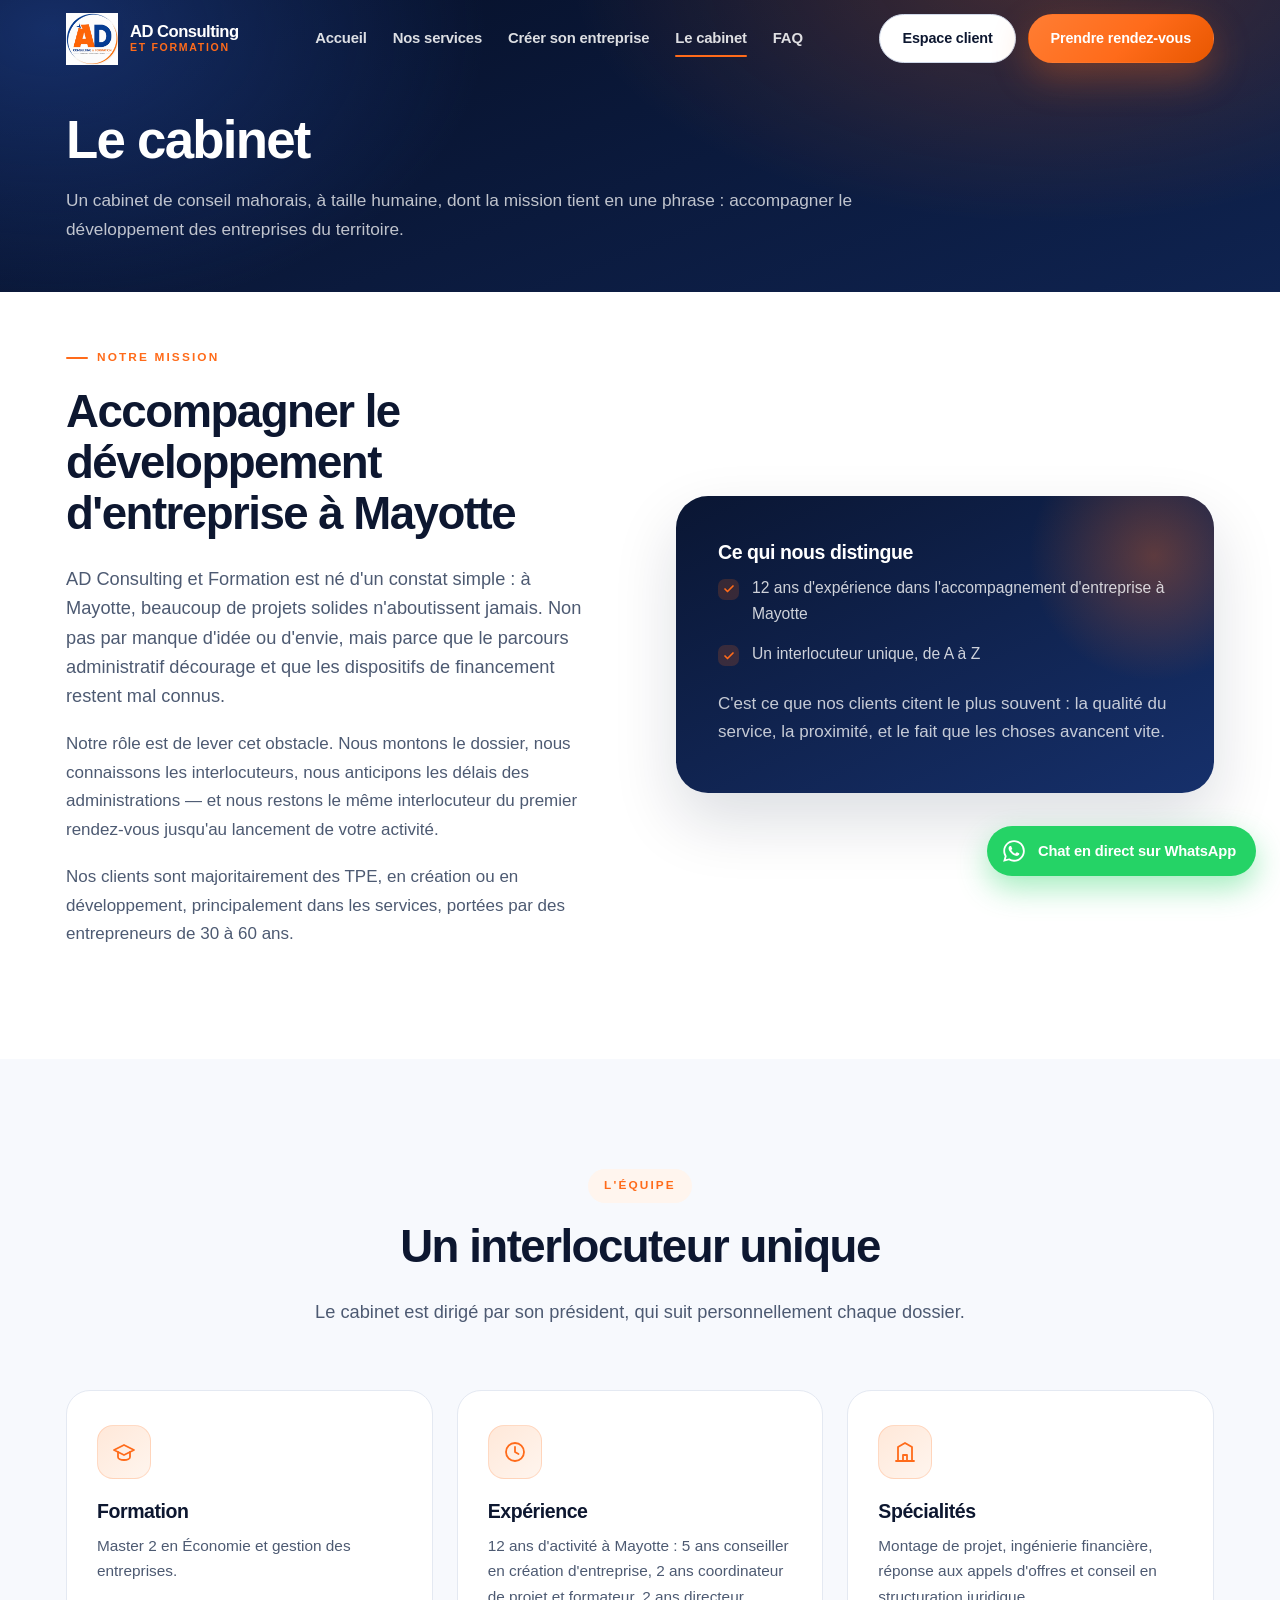
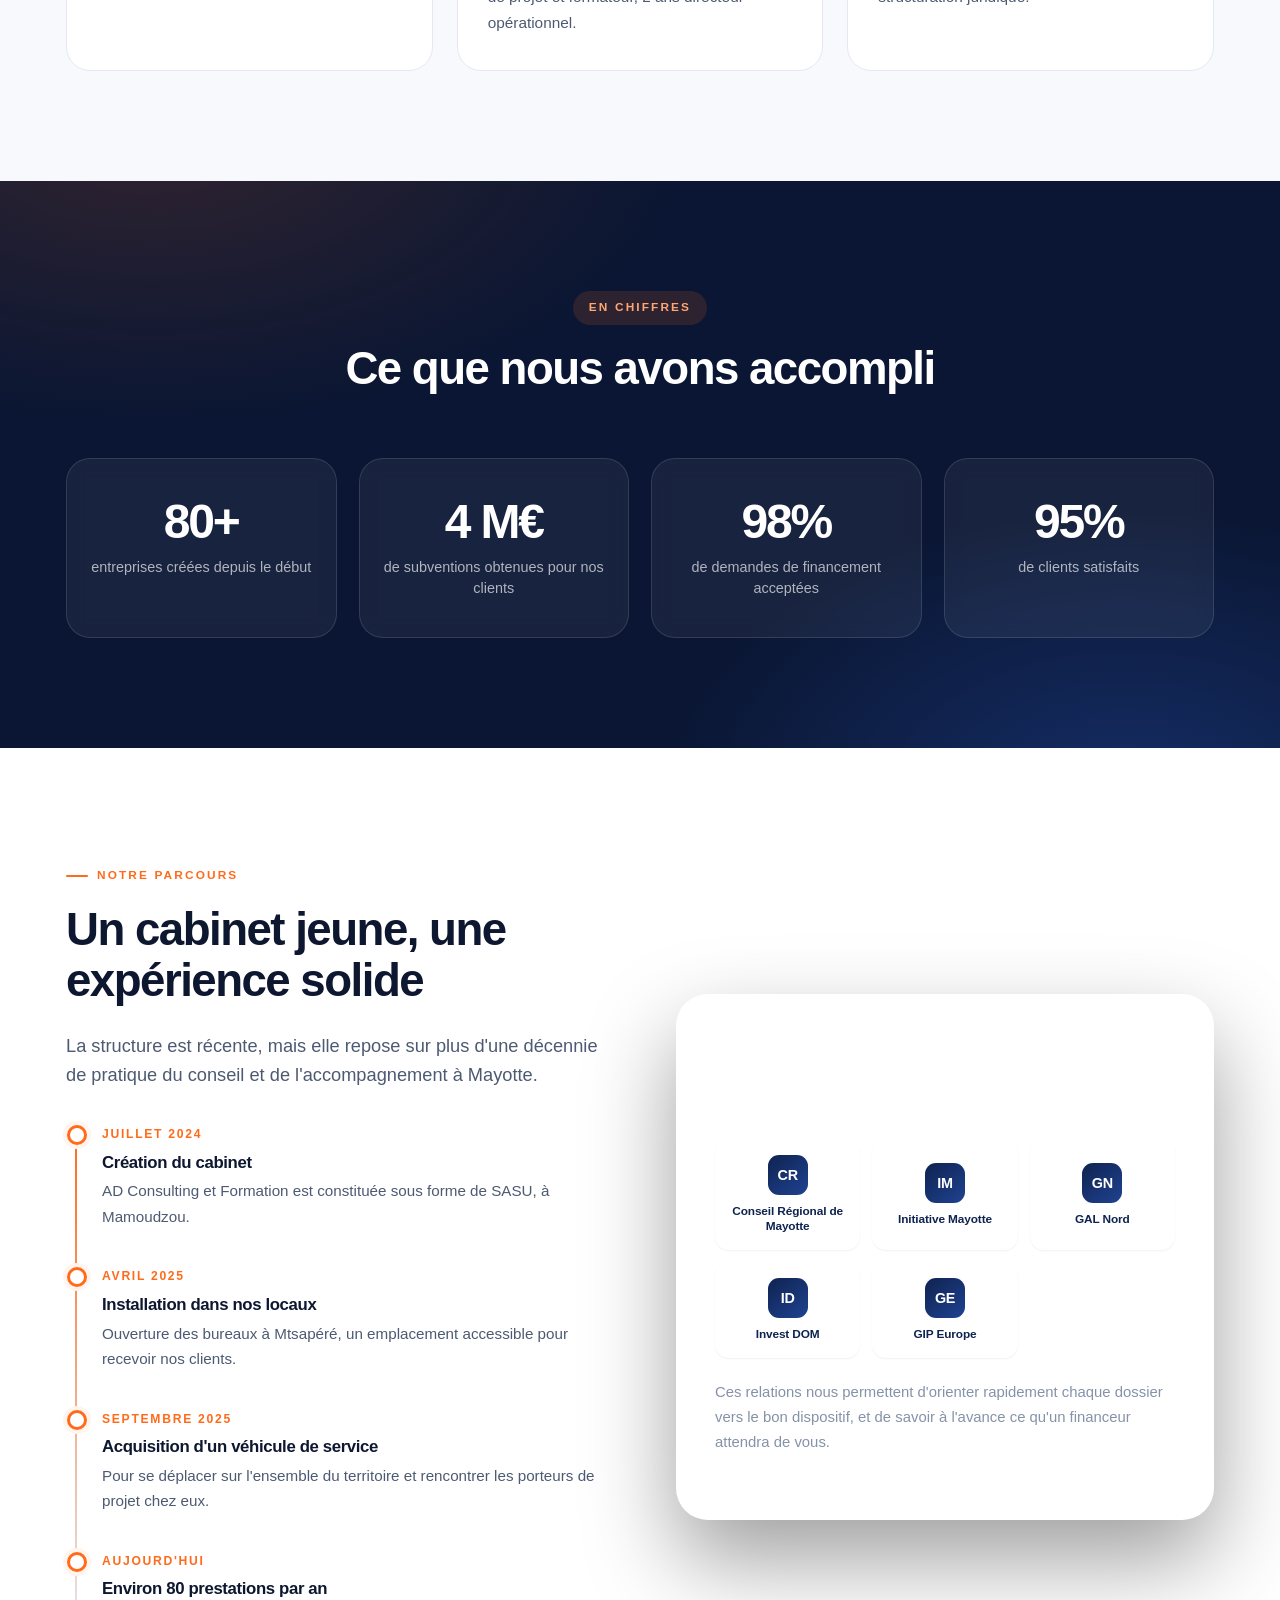
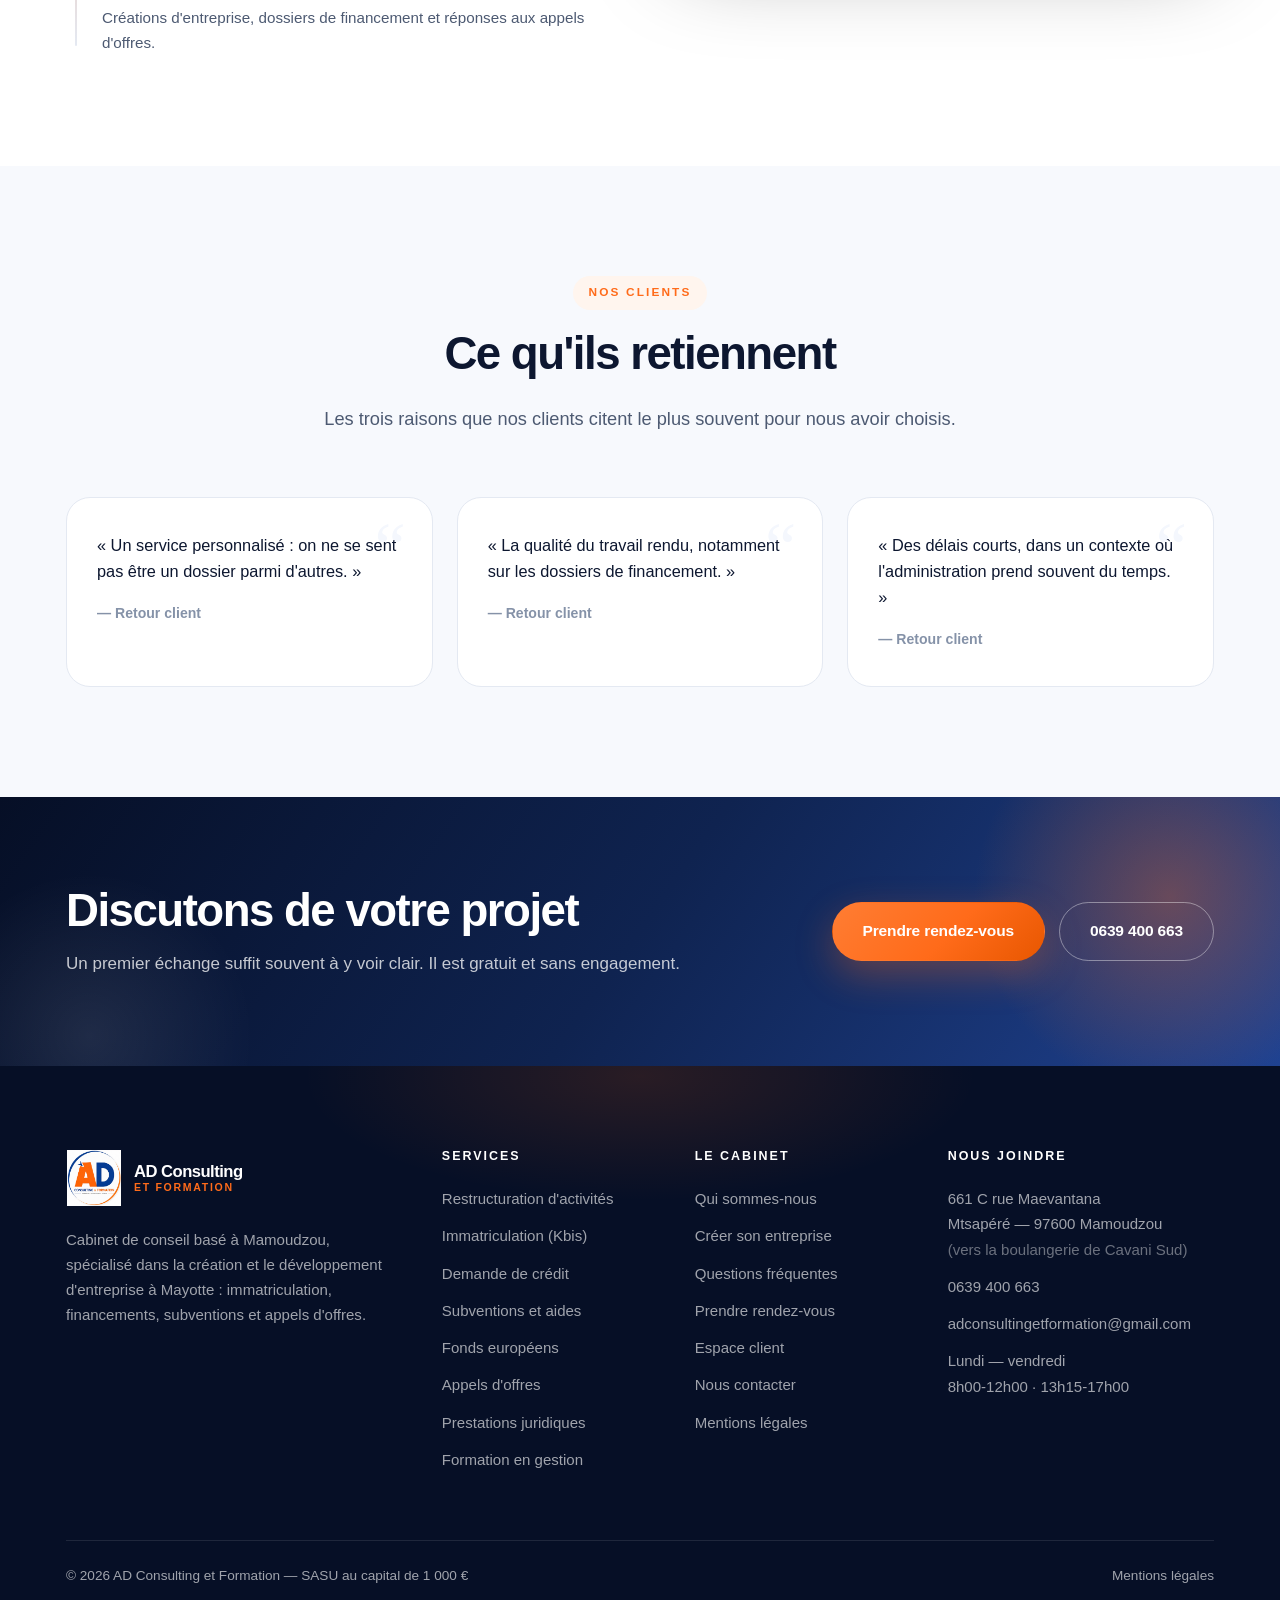
==== commit c436f4f2: "Ajout du logo officiel, image de fond hero et grille de logos partenaires Co-Authored-By: Claude Opu" ====
--- a/a-propos.html
+++ b/a-propos.html
@@ -13,7 +13,7 @@
 <header class="header header--over-dark">
   <div class="container header__inner">
     <a class="logo" href="index.html" aria-label="AD Consulting et Formation — accueil">
-      <span class="logo__mark" aria-hidden="true">AD</span>
+      <img class="logo__img" src="assets/img/logo.png" alt="AD Consulting et Formation" width="52" height="52">
       <span class="logo__text">
         <span class="logo__name">AD Consulting</span>
         <span class="logo__tag">et Formation</span>
@@ -181,13 +181,15 @@
     <div class="hero__card reveal">
       <h3>Ils nous ont fait confiance</h3>
       <p>Nos partenaires institutionnels — les acteurs qui financent et accompagnent l'entrepreneuriat à Mayotte.</p>
-      <ul class="checks" style="margin-top:20px">
-        <li>Conseil Régional de Mayotte</li>
-        <li>Initiative Mayotte</li>
-        <li>GAL Nord</li>
-        <li>Invest DOM</li>
-        <li>GIP Europe</li>
-      </ul>
+      <!-- Logos partenaires : remplacer chaque <span class="logo-card__ph"> par
+           <img src="assets/img/partenaires/xxx.png" alt="…"> dès réception des fichiers. -->
+      <div class="logo-grid logo-grid--panel" style="margin-top:20px">
+        <div class="logo-card"><span class="logo-card__ph">CR</span><span class="logo-card__name">Conseil Régional de Mayotte</span></div>
+        <div class="logo-card"><span class="logo-card__ph">IM</span><span class="logo-card__name">Initiative Mayotte</span></div>
+        <div class="logo-card"><span class="logo-card__ph">GN</span><span class="logo-card__name">GAL Nord</span></div>
+        <div class="logo-card"><span class="logo-card__ph">ID</span><span class="logo-card__name">Invest DOM</span></div>
+        <div class="logo-card"><span class="logo-card__ph">GE</span><span class="logo-card__name">GIP Europe</span></div>
+      </div>
       <p style="margin-top:22px; font-size:.93rem; color:var(--muted)">
         Ces relations nous permettent d'orienter rapidement chaque dossier vers le bon
         dispositif, et de savoir à l'avance ce qu'un financeur attendra de vous.
@@ -245,7 +247,7 @@
     <div class="footer__grid">
       <div>
         <a class="logo" href="index.html">
-          <span class="logo__mark" aria-hidden="true">AD</span>
+          <img class="logo__img" src="assets/img/logo.png" alt="AD Consulting et Formation" width="52" height="52">
           <span class="logo__text">
             <span class="logo__name">AD Consulting</span>
             <span class="logo__tag">et Formation</span>
--- a/assets/css/style.css
+++ b/assets/css/style.css
@@ -241,6 +241,11 @@
 
 /* Logo */
 .logo { display: flex; align-items: center; gap: 12px; flex: none; }
+.logo__img {
+  width: 52px; height: 52px; flex: none;
+  object-fit: contain;
+  display: block;
+}
 .logo__mark {
   width: 44px; height: 44px; flex: none;
   border-radius: 13px;
@@ -341,6 +346,25 @@
     radial-gradient(760px 560px at 55% 118%, rgba(255, 107, 26, .12), transparent 62%),
     linear-gradient(160deg, var(--navy-900) 0%, var(--navy-800) 45%, var(--navy-700) 100%);
 }
+/* Variante avec photo de fond : l'overlay sombre garde le texte lisible.
+   Si assets/img/hero.jpg est absente, l'overlay + le fond marine restent élégants. */
+.hero--photo::before {
+  background:
+    linear-gradient(108deg, rgba(6,15,38,.95) 0%, rgba(9,19,45,.86) 38%, rgba(15,35,80,.55) 72%, rgba(15,35,80,.30) 100%),
+    radial-gradient(900px 520px at 88% -8%, rgba(255,107,26,.26), transparent 58%),
+    url("../img/hero.jpg") center right / cover no-repeat,
+    var(--navy-900);
+}
+@media (max-width: 1080px) {
+  .hero--photo::before {
+    background:
+      linear-gradient(160deg, rgba(6,15,38,.95) 0%, rgba(10,22,51,.90) 55%, rgba(15,35,80,.72) 100%),
+      radial-gradient(700px 460px at 80% -8%, rgba(255,107,26,.24), transparent 60%),
+      url("../img/hero.jpg") center / cover no-repeat,
+      var(--navy-900);
+  }
+}
+
 /* Trame fine */
 .hero::after {
   content: "";
@@ -819,6 +843,35 @@
 }
 .partner:hover { transform: translateY(-3px); border-color: var(--orange); }
 
+/* ---------- Grille de logos partenaires ---------- */
+.logo-grid { display: grid; grid-template-columns: repeat(5, 1fr); gap: 16px; }
+.logo-grid--panel { grid-template-columns: repeat(3, 1fr); gap: 12px; margin-top: 22px; }
+.logo-card {
+  background: var(--white);
+  border-radius: 14px;
+  padding: 16px 14px;
+  min-height: 96px;
+  display: flex; flex-direction: column; align-items: center; justify-content: center; gap: 9px;
+  text-align: center;
+  box-shadow: var(--sh-xs);
+  transition: transform .25s var(--ease), box-shadow .25s var(--ease);
+}
+.logo-card:hover { transform: translateY(-4px); box-shadow: var(--sh); }
+.logo-card img { max-height: 52px; max-width: 100%; object-fit: contain; }
+.logo-card__name {
+  font-size: .74rem; font-weight: 800; line-height: 1.25;
+  color: var(--navy-700); letter-spacing: -.01em;
+}
+/* Pastille monogramme en attendant le logo officiel */
+.logo-card__ph {
+  width: 40px; height: 40px; border-radius: 11px;
+  background: linear-gradient(140deg, var(--navy-700), var(--navy-500));
+  color: #fff; display: grid; place-items: center;
+  font-weight: 800; font-size: .9rem; letter-spacing: -.02em;
+}
+@media (max-width: 900px)  { .logo-grid { grid-template-columns: repeat(3, 1fr); } }
+@media (max-width: 520px)  { .logo-grid, .logo-grid--panel { grid-template-columns: repeat(2, 1fr); } }
+
 /* ---------- Témoignages ---------- */
 .quote {
   position: relative;
@@ -1245,6 +1298,7 @@
 .footer li { margin-bottom: 12px; }
 .footer .logo__name { color: var(--white); }
 .footer .logo__mark { background: var(--white); color: var(--navy-800); }
+.footer .logo__img { width: 56px; height: 56px; }
 .footer__about { margin-top: 22px; max-width: 30em; line-height: 1.65; }
 .footer__bottom {
   border-top: 1px solid rgba(255, 255, 255, .1);
